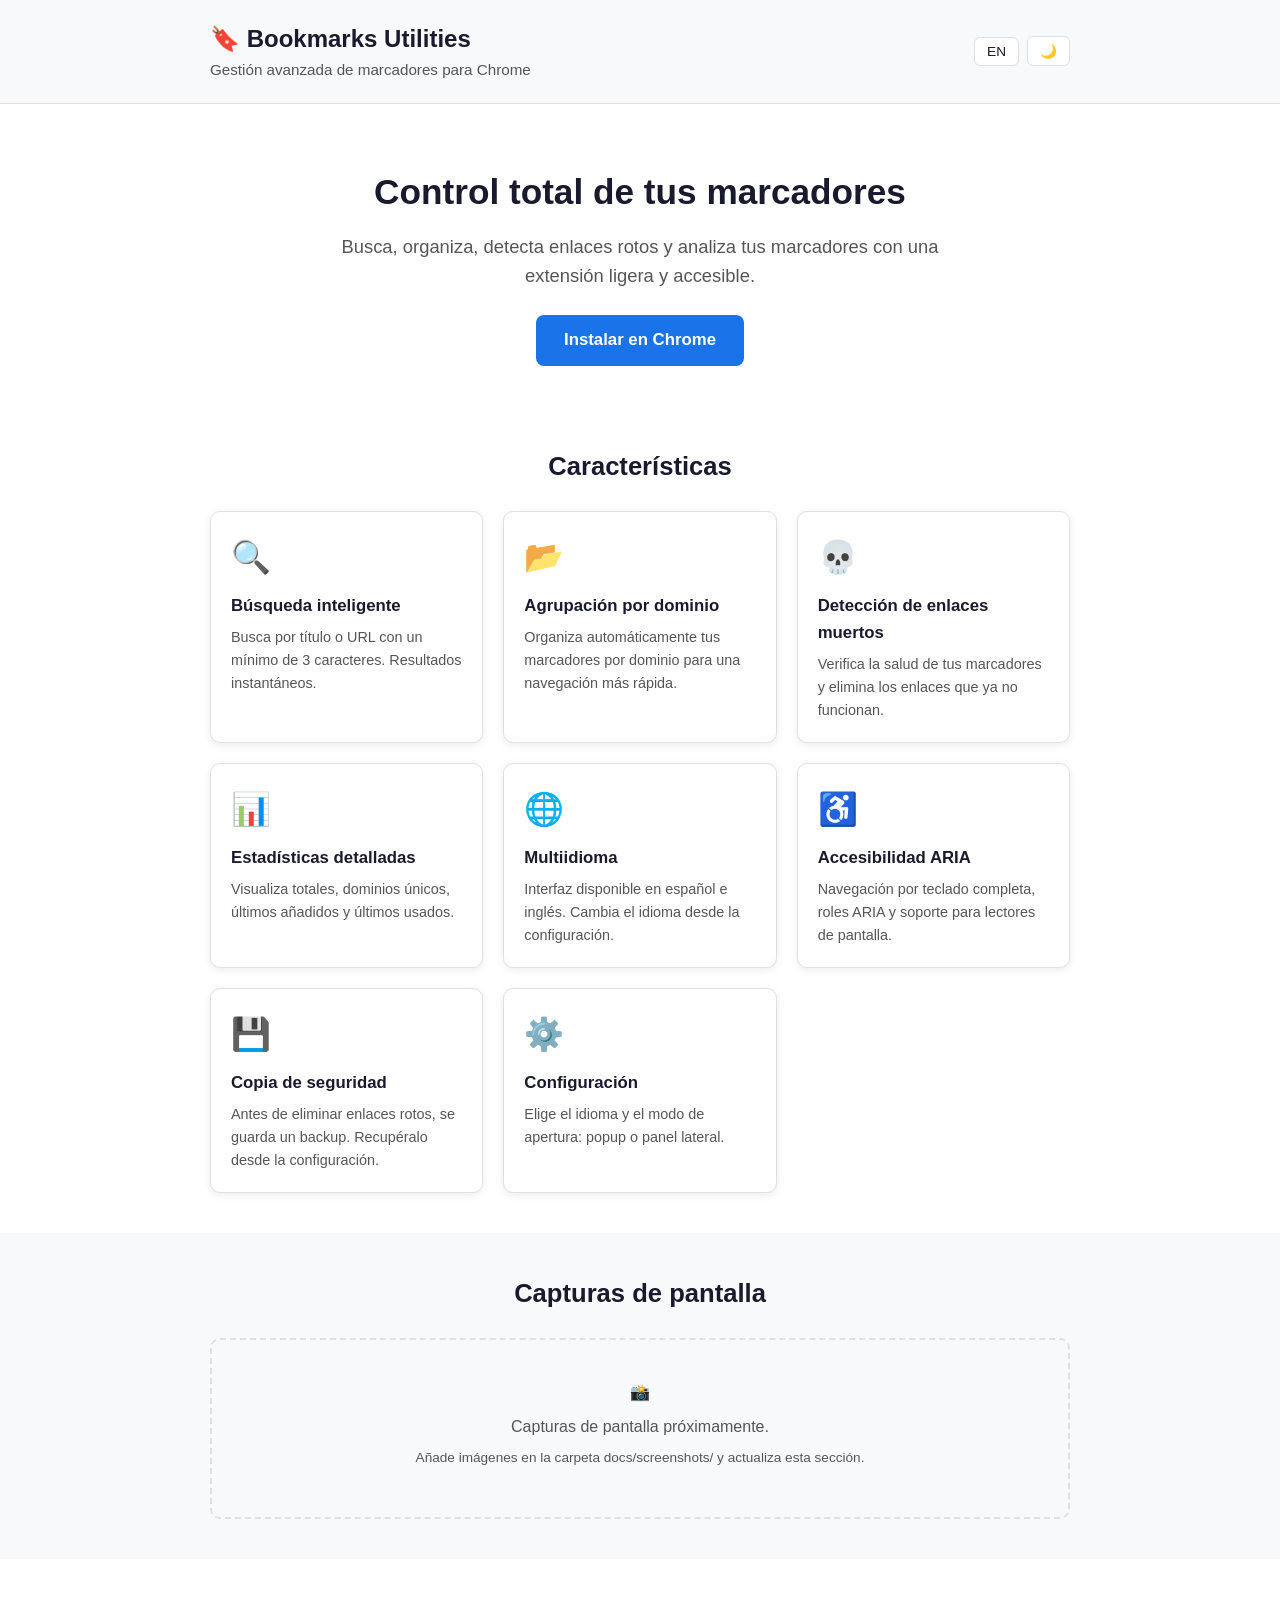
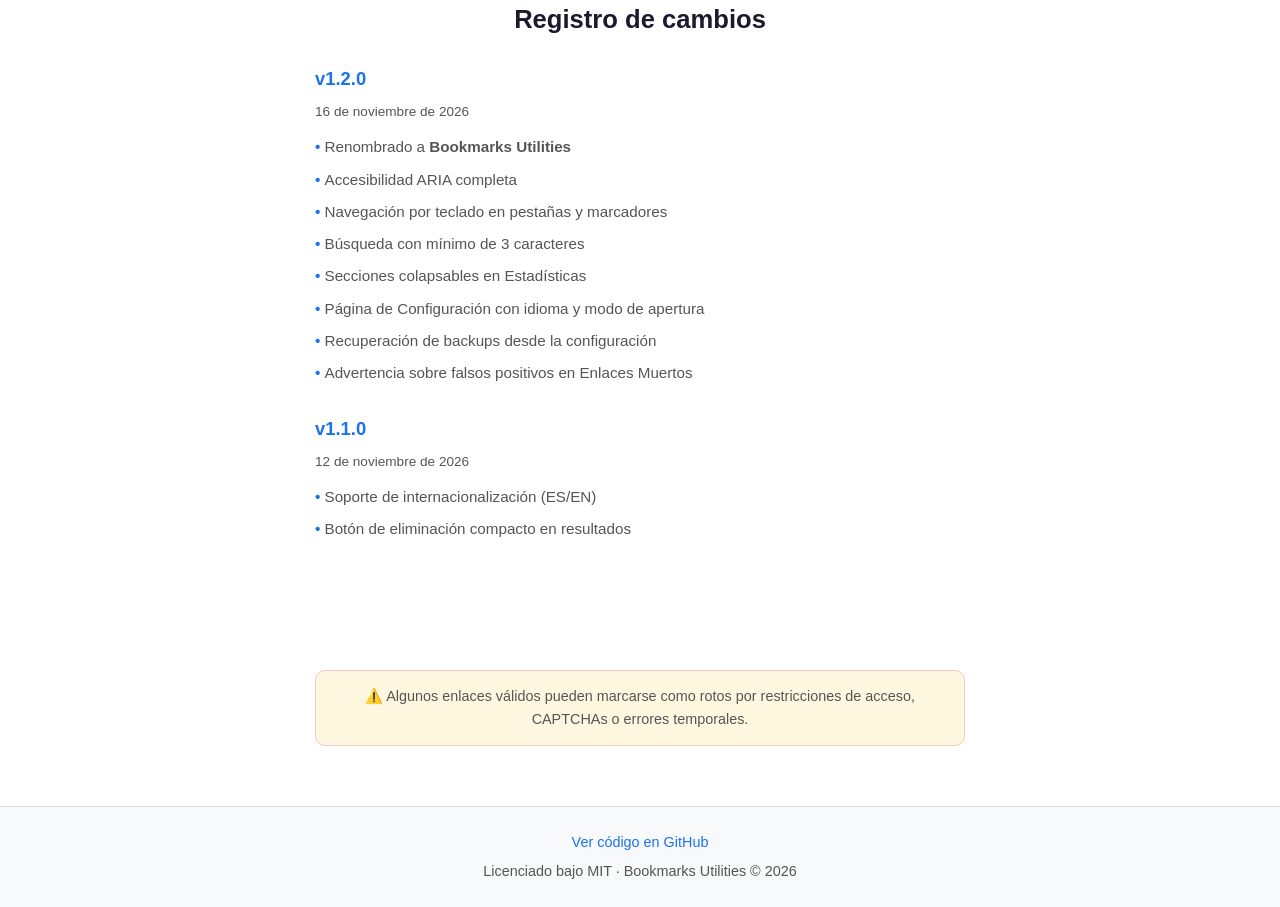
==== docs/index.html @ 7ca47cca "Add GitHub Pages landing page for Bookmarks Utilities - Created docs/index.html with full-featured l" ====
<!DOCTYPE html>
<html lang="es">
<head>
  <meta charset="UTF-8">
  <meta name="viewport" content="width=device-width, initial-scale=1.0">
  <title>Bookmarks Utilities - Gestión avanzada de marcadores para Chrome</title>
  <meta name="description" content="Extensión Chrome para gestión avanzada de marcadores: búsqueda inteligente, agrupación por dominio, detección de enlaces muertos, estadísticas y más.">
  <meta property="og:title" content="Bookmarks Utilities">
  <meta property="og:description" content="Gestión avanzada de marcadores para Chrome con búsqueda inteligente, agrupación por dominio y detección de enlaces muertos.">
  <meta property="og:type" content="website">
  <style>
    /* ===== Custom Properties ===== */
    :root {
      --color-bg: #ffffff;
      --color-bg-alt: #f8f9fa;
      --color-text: #1a1a2e;
      --color-text-muted: #555555;
      --color-primary: #1a73e8;
      --color-primary-hover: #1557b0;
      --color-border: #e0e0e0;
      --color-card-bg: #ffffff;
      --color-card-shadow: rgba(0, 0, 0, 0.08);
      --color-accent: #fef7e0;
      --color-accent-border: #f4c7c3;
      --max-width: 900px;
      --radius: 10px;
      --font: -apple-system, BlinkMacSystemFont, 'Segoe UI', Roboto, Oxygen, Ubuntu, Cantarell, sans-serif;
    }

    @media (prefers-color-scheme: dark) {
      :root {
        --color-bg: #1a1a2e;
        --color-bg-alt: #16213e;
        --color-text: #e0e0e0;
        --color-text-muted: #a0a0a0;
        --color-primary: #4a9eff;
        --color-primary-hover: #1a73e8;
        --color-border: #2a2a4a;
        --color-card-bg: #16213e;
        --color-card-shadow: rgba(0, 0, 0, 0.3);
        --color-accent: #2a2a1a;
        --color-accent-border: #3a2a2a;
      }
    }

    /* Force dark mode when data-theme="dark" */
    [data-theme="dark"] {
      --color-bg: #1a1a2e;
      --color-bg-alt: #16213e;
      --color-text: #e0e0e0;
      --color-text-muted: #a0a0a0;
      --color-primary: #4a9eff;
      --color-primary-hover: #1a73e8;
      --color-border: #2a2a4a;
      --color-card-bg: #16213e;
      --color-card-shadow: rgba(0, 0, 0, 0.3);
      --color-accent: #2a2a1a;
      --color-accent-border: #3a2a2a;
    }

    /* Force light mode when data-theme="light" */
    [data-theme="light"] {
      --color-bg: #ffffff;
      --color-bg-alt: #f8f9fa;
      --color-text: #1a1a2e;
      --color-text-muted: #555555;
      --color-primary: #1a73e8;
      --color-primary-hover: #1557b0;
      --color-border: #e0e0e0;
      --color-card-bg: #ffffff;
      --color-card-shadow: rgba(0, 0, 0, 0.08);
      --color-accent: #fef7e0;
      --color-accent-border: #f4c7c3;
    }

    /* ===== Reset & Base ===== */
    *, *::before, *::after {
      box-sizing: border-box;
      margin: 0;
      padding: 0;
    }

    body {
      font-family: var(--font);
      background: var(--color-bg);
      color: var(--color-text);
      line-height: 1.6;
      transition: background 0.3s, color 0.3s;
    }

    a {
      color: var(--color-primary);
      text-decoration: none;
    }

    a:hover {
      text-decoration: underline;
    }

    /* ===== Layout ===== */
    .container {
      max-width: var(--max-width);
      margin: 0 auto;
      padding: 0 20px;
    }

    /* ===== Header ===== */
    header {
      background: var(--color-bg-alt);
      border-bottom: 1px solid var(--color-border);
      padding: 20px 0;
    }

    .header-inner {
      display: flex;
      align-items: center;
      justify-content: space-between;
      flex-wrap: wrap;
      gap: 12px;
    }

    .header-title h1 {
      font-size: 1.5rem;
      font-weight: 700;
    }

    .header-title p {
      color: var(--color-text-muted);
      font-size: 0.95rem;
    }

    .header-controls {
      display: flex;
      gap: 8px;
      align-items: center;
    }

    .header-controls button {
      background: var(--color-card-bg);
      border: 1px solid var(--color-border);
      border-radius: 6px;
      padding: 6px 12px;
      font-size: 0.85rem;
      cursor: pointer;
      color: var(--color-text);
      transition: background 0.2s, border-color 0.2s;
    }

    .header-controls button:hover {
      border-color: var(--color-primary);
    }

    .header-controls button:focus {
      outline: 2px solid var(--color-primary);
      outline-offset: 2px;
    }

    /* ===== Hero ===== */
    .hero {
      text-align: center;
      padding: 60px 20px 40px;
    }

    .hero h2 {
      font-size: 2.2rem;
      margin-bottom: 12px;
    }

    .hero p {
      font-size: 1.15rem;
      color: var(--color-text-muted);
      max-width: 600px;
      margin: 0 auto 24px;
    }

    .btn-install {
      display: inline-block;
      background: var(--color-primary);
      color: #ffffff !important;
      padding: 12px 28px;
      border-radius: 8px;
      font-size: 1.05rem;
      font-weight: 600;
      text-decoration: none !important;
      transition: background 0.2s, transform 0.1s;
    }

    .btn-install:hover {
      background: var(--color-primary-hover);
      transform: translateY(-1px);
      text-decoration: none !important;
    }

    .btn-install:focus {
      outline: 2px solid var(--color-primary);
      outline-offset: 2px;
    }

    /* ===== Sections ===== */
    section {
      padding: 40px 0;
    }

    section h2 {
      font-size: 1.6rem;
      margin-bottom: 24px;
      text-align: center;
    }

    /* ===== Features Grid ===== */
    .features-grid {
      display: grid;
      grid-template-columns: repeat(auto-fit, minmax(240px, 1fr));
      gap: 20px;
    }

    .feature-card {
      background: var(--color-card-bg);
      border: 1px solid var(--color-border);
      border-radius: var(--radius);
      padding: 20px;
      box-shadow: 0 2px 8px var(--color-card-shadow);
      transition: transform 0.2s, box-shadow 0.2s;
    }

    .feature-card:hover {
      transform: translateY(-2px);
      box-shadow: 0 4px 16px var(--color-card-shadow);
    }

    .feature-icon {
      font-size: 2rem;
      margin-bottom: 10px;
    }

    .feature-card h3 {
      font-size: 1.05rem;
      margin-bottom: 6px;
    }

    .feature-card p {
      font-size: 0.9rem;
      color: var(--color-text-muted);
    }

    /* ===== Screenshots ===== */
    .screenshots {
      background: var(--color-bg-alt);
    }

    .screenshots-placeholder {
      text-align: center;
      padding: 40px 20px;
      border: 2px dashed var(--color-border);
      border-radius: var(--radius);
      color: var(--color-text-muted);
    }

    .screenshots-placeholder p {
      margin-bottom: 8px;
    }

    .screenshots-grid {
      display: grid;
      grid-template-columns: repeat(auto-fit, minmax(280px, 1fr));
      gap: 16px;
      margin-top: 20px;
    }

    .screenshot-item {
      background: var(--color-card-bg);
      border: 1px solid var(--color-border);
      border-radius: var(--radius);
      overflow: hidden;
      box-shadow: 0 2px 8px var(--color-card-shadow);
    }

    .screenshot-item img {
      width: 100%;
      height: auto;
      display: block;
    }

    .screenshot-caption {
      padding: 10px 14px;
      font-size: 0.9rem;
      color: var(--color-text-muted);
    }

    /* ===== Changelog ===== */
    .changelog-list {
      max-width: 650px;
      margin: 0 auto;
    }

    .changelog-version {
      margin-bottom: 24px;
    }

    .changelog-version h3 {
      font-size: 1.15rem;
      margin-bottom: 8px;
      color: var(--color-primary);
    }

    .changelog-version .date {
      font-size: 0.85rem;
      color: var(--color-text-muted);
      margin-bottom: 8px;
    }

    .changelog-version ul {
      list-style: none;
      padding: 0;
    }

    .changelog-version li {
      padding: 4px 0;
      font-size: 0.95rem;
      color: var(--color-text-muted);
    }

    .changelog-version li::before {
      content: '• ';
      color: var(--color-primary);
      font-weight: bold;
    }

    /* ===== Warning box ===== */
    .warning-box {
      background: var(--color-accent);
      border: 1px solid var(--color-accent-border);
      border-radius: var(--radius);
      padding: 14px 18px;
      margin: 20px auto;
      max-width: 650px;
      font-size: 0.9rem;
      color: var(--color-text-muted);
      text-align: center;
    }

    /* ===== Footer ===== */
    footer {
      background: var(--color-bg-alt);
      border-top: 1px solid var(--color-border);
      padding: 24px 0;
      text-align: center;
      font-size: 0.9rem;
      color: var(--color-text-muted);
    }

    footer a {
      color: var(--color-primary);
    }

    footer p + p {
      margin-top: 6px;
    }

    /* ===== Responsive ===== */
    @media (max-width: 600px) {
      .hero h2 {
        font-size: 1.6rem;
      }

      .hero p {
        font-size: 1rem;
      }

      .header-inner {
        flex-direction: column;
        align-items: flex-start;
      }

      .features-grid {
        grid-template-columns: 1fr;
      }
    }
  </style>
</head>
<body>

  <!-- Header -->
  <header>
    <div class="container header-inner">
      <div class="header-title">
        <h1>🔖 Bookmarks Utilities</h1>
        <p data-i18n="header.tagline">Gestión avanzada de marcadores para Chrome</p>
      </div>
      <div class="header-controls">
        <button id="lang-toggle" aria-label="Cambiar idioma">EN</button>
        <button id="theme-toggle" aria-label="Cambiar tema">🌙</button>
      </div>
    </div>
  </header>

  <!-- Hero -->
  <section class="hero">
    <div class="container">
      <h2 data-i18n="hero.title">Control total de tus marcadores</h2>
      <p data-i18n="hero.description">Busca, organiza, detecta enlaces rotos y analiza tus marcadores con una extensión ligera y accesible.</p>
      <!-- TODO: Replace # with your Chrome Web Store URL -->
      <a href="#" class="btn-install" data-i18n="hero.install">Instalar en Chrome</a>
    </div>
  </section>

  <!-- Features -->
  <section id="features">
    <div class="container">
      <h2 data-i18n="features.title">Características</h2>
      <div class="features-grid">

        <div class="feature-card">
          <div class="feature-icon">🔍</div>
          <h3 data-i18n="features.search.title">Búsqueda inteligente</h3>
          <p data-i18n="features.search.description">Busca por título o URL con un mínimo de 3 caracteres. Resultados instantáneos.</p>
        </div>

        <div class="feature-card">
          <div class="feature-icon">📂</div>
          <h3 data-i18n="features.grouping.title">Agrupación por dominio</h3>
          <p data-i18n="features.grouping.description">Organiza automáticamente tus marcadores por dominio para una navegación más rápida.</p>
        </div>

        <div class="feature-card">
          <div class="feature-icon">💀</div>
          <h3 data-i18n="features.deadlinks.title">Detección de enlaces muertos</h3>
          <p data-i18n="features.deadlinks.description">Verifica la salud de tus marcadores y elimina los enlaces que ya no funcionan.</p>
        </div>

        <div class="feature-card">
          <div class="feature-icon">📊</div>
          <h3 data-i18n="features.stats.title">Estadísticas detalladas</h3>
          <p data-i18n="features.stats.description">Visualiza totales, dominios únicos, últimos añadidos y últimos usados.</p>
        </div>

        <div class="feature-card">
          <div class="feature-icon">🌐</div>
          <h3 data-i18n="features.lang.title">Multiidioma</h3>
          <p data-i18n="features.lang.description">Interfaz disponible en español e inglés. Cambia el idioma desde la configuración.</p>
        </div>

        <div class="feature-card">
          <div class="feature-icon">♿</div>
          <h3 data-i18n="features.a11y.title">Accesibilidad ARIA</h3>
          <p data-i18n="features.a11y.description">Navegación por teclado completa, roles ARIA y soporte para lectores de pantalla.</p>
        </div>

        <div class="feature-card">
          <div class="feature-icon">💾</div>
          <h3 data-i18n="features.backup.title">Copia de seguridad</h3>
          <p data-i18n="features.backup.description">Antes de eliminar enlaces rotos, se guarda un backup. Recupéralo desde la configuración.</p>
        </div>

        <div class="feature-card">
          <div class="feature-icon">⚙️</div>
          <h3 data-i18n="features.settings.title">Configuración</h3>
          <p data-i18n="features.settings.description">Elige el idioma y el modo de apertura: popup o panel lateral.</p>
        </div>

      </div>
    </div>
  </section>

  <!-- Screenshots -->
  <section id="screenshots" class="screenshots">
    <div class="container">
      <h2 data-i18n="screenshots.title">Capturas de pantalla</h2>
      <div class="screenshots-placeholder">
        <p>📸</p>
        <p data-i18n="screenshots.placeholder">Capturas de pantalla próximamente.</p>
        <p style="font-size: 0.85rem;" data-i18n="screenshots.hint">Añade imágenes en la carpeta <code>docs/screenshots/</code> y actualiza esta sección.</p>
      </div>
      <!-- Add screenshots here:
      <div class="screenshots-grid">
        <div class="screenshot-item">
          <img src="screenshots/search.png" alt="Búsqueda de marcadores">
          <div class="screenshot-caption">Búsqueda inteligente</div>
        </div>
        <div class="screenshot-item">
          <img src="screenshots/deadlinks.png" alt="Detección de enlaces muertos">
          <div class="screenshot-caption">Enlaces muertos</div>
        </div>
      </div>
      -->
    </div>
  </section>

  <!-- Changelog -->
  <section id="changelog">
    <div class="container">
      <h2 data-i18n="changelog.title">Registro de cambios</h2>
      <div class="changelog-list">

        <div class="changelog-version">
          <h3>v1.2.0</h3>
          <div class="date">16 de noviembre de 2026</div>
          <ul>
            <li data-i18n="changelog.v120.rename">Renombrado a <strong>Bookmarks Utilities</strong></li>
            <li data-i18n="changelog.v120.a11y">Accesibilidad ARIA completa</li>
            <li data-i18n="changelog.v120.keyboard">Navegación por teclado en pestañas y marcadores</li>
            <li data-i18n="changelog.v120.search">Búsqueda con mínimo de 3 caracteres</li>
            <li data-i18n="changelog.v120.collapsible">Secciones colapsables en Estadísticas</li>
            <li data-i18n="changelog.v120.settings">Página de Configuración con idioma y modo de apertura</li>
            <li data-i18n="changelog.v120.backup">Recuperación de backups desde la configuración</li>
            <li data-i18n="changelog.v120.warning">Advertencia sobre falsos positivos en Enlaces Muertos</li>
          </ul>
        </div>

        <div class="changelog-version">
          <h3>v1.1.0</h3>
          <div class="date">12 de noviembre de 2026</div>
          <ul>
            <li data-i18n="changelog.v110.i18n">Soporte de internacionalización (ES/EN)</li>
            <li data-i18n="changelog.v110.delete">Botón de eliminación compacto en resultados</li>
          </ul>
        </div>

      </div>
    </div>
  </section>

  <!-- Warning -->
  <section>
    <div class="container">
      <div class="warning-box">
        ⚠️ <span data-i18n="warning.text">Algunos enlaces válidos pueden marcarse como rotos por restricciones de acceso, CAPTCHAs o errores temporales.</span>
      </div>
    </div>
  </section>

  <!-- Footer -->
  <footer>
    <div class="container">
      <!-- TODO: Replace # with your GitHub repository URL -->
      <p><a href="#" data-i18n="footer.github">Ver código en GitHub</a></p>
      <p data-i18n="footer.license">Licenciado bajo MIT · Bookmarks Utilities © 2026</p>
    </div>
  </footer>

  <script>
    // ===== Translations =====
    const translations = {
      es: {
        'header.tagline': 'Gestión avanzada de marcadores para Chrome',
        'hero.title': 'Control total de tus marcadores',
        'hero.description': 'Busca, organiza, detecta enlaces rotos y analiza tus marcadores con una extensión ligera y accesible.',
        'hero.install': 'Instalar en Chrome',
        'features.title': 'Características',
        'features.search.title': 'Búsqueda inteligente',
        'features.search.description': 'Busca por título o URL con un mínimo de 3 caracteres. Resultados instantáneos.',
        'features.grouping.title': 'Agrupación por dominio',
        'features.grouping.description': 'Organiza automáticamente tus marcadores por dominio para una navegación más rápida.',
        'features.deadlinks.title': 'Detección de enlaces muertos',
        'features.deadlinks.description': 'Verifica la salud de tus marcadores y elimina los enlaces que ya no funcionan.',
        'features.stats.title': 'Estadísticas detalladas',
        'features.stats.description': 'Visualiza totales, dominios únicos, últimos añadidos y últimos usados.',
        'features.lang.title': 'Multiidioma',
        'features.lang.description': 'Interfaz disponible en español e inglés. Cambia el idioma desde la configuración.',
        'features.a11y.title': 'Accesibilidad ARIA',
        'features.a11y.description': 'Navegación por teclado completa, roles ARIA y soporte para lectores de pantalla.',
        'features.backup.title': 'Copia de seguridad',
        'features.backup.description': 'Antes de eliminar enlaces rotos, se guarda un backup. Recupéralo desde la configuración.',
        'features.settings.title': 'Configuración',
        'features.settings.description': 'Elige el idioma y el modo de apertura: popup o panel lateral.',
        'screenshots.title': 'Capturas de pantalla',
        'screenshots.placeholder': 'Capturas de pantalla próximamente.',
        'screenshots.hint': 'Añade imágenes en la carpeta docs/screenshots/ y actualiza esta sección.',
        'changelog.title': 'Registro de cambios',
        'changelog.v120.rename': 'Renombrado a <strong>Bookmarks Utilities</strong>',
        'changelog.v120.a11y': 'Accesibilidad ARIA completa',
        'changelog.v120.keyboard': 'Navegación por teclado en pestañas y marcadores',
        'changelog.v120.search': 'Búsqueda con mínimo de 3 caracteres',
        'changelog.v120.collapsible': 'Secciones colapsables en Estadísticas',
        'changelog.v120.settings': 'Página de Configuración con idioma y modo de apertura',
        'changelog.v120.backup': 'Recuperación de backups desde la configuración',
        'changelog.v120.warning': 'Advertencia sobre falsos positivos en Enlaces Muertos',
        'changelog.v110.i18n': 'Soporte de internacionalización (ES/EN)',
        'changelog.v110.delete': 'Botón de eliminación compacto en resultados',
        'warning.text': 'Algunos enlaces válidos pueden marcarse como rotos por restricciones de acceso, CAPTCHAs o errores temporales.',
        'footer.github': 'Ver código en GitHub',
        'footer.license': 'Licenciado bajo MIT · Bookmarks Utilities © 2026'
      },
      en: {
        'header.tagline': 'Advanced bookmark management for Chrome',
        'hero.title': 'Total control of your bookmarks',
        'hero.description': 'Search, organize, detect broken links and analyze your bookmarks with a lightweight and accessible extension.',
        'hero.install': 'Install on Chrome',
        'features.title': 'Features',
        'features.search.title': 'Smart Search',
        'features.search.description': 'Search by title or URL with a minimum of 3 characters. Instant results.',
        'features.grouping.title': 'Domain Grouping',
        'features.grouping.description': 'Automatically organize your bookmarks by domain for faster navigation.',
        'features.deadlinks.title': 'Dead Link Detection',
        'features.deadlinks.description': 'Check the health of your bookmarks and remove links that no longer work.',
        'features.stats.title': 'Detailed Statistics',
        'features.stats.description': 'View totals, unique domains, recently added and recently used bookmarks.',
        'features.lang.title': 'Multi-language',
        'features.lang.description': 'Interface available in Spanish and English. Change language from settings.',
        'features.a11y.title': 'ARIA Accessibility',
        'features.a11y.description': 'Full keyboard navigation, ARIA roles and screen reader support.',
        'features.backup.title': 'Backup & Recovery',
        'features.backup.description': 'Before deleting broken links, a backup is saved. Restore it from settings.',
        'features.settings.title': 'Settings',
        'features.settings.description': 'Choose language and open mode: popup or side panel.',
        'screenshots.title': 'Screenshots',
        'screenshots.placeholder': 'Screenshots coming soon.',
        'screenshots.hint': 'Add images in the docs/screenshots/ folder and update this section.',
        'changelog.title': 'Changelog',
        'changelog.v120.rename': 'Renamed to <strong>Bookmarks Utilities</strong>',
        'changelog.v120.a11y': 'Full ARIA accessibility',
        'changelog.v120.keyboard': 'Keyboard navigation in tabs and bookmarks',
        'changelog.v120.search': 'Search with minimum 3 characters',
        'changelog.v120.collapsible': 'Collapsible sections in Statistics',
        'changelog.v120.settings': 'Settings page with language and open mode',
        'changelog.v120.backup': 'Backup recovery from settings',
        'changelog.v120.warning': 'Warning about false positives in Dead Links',
        'changelog.v110.i18n': 'Internationalization support (ES/EN)',
        'changelog.v110.delete': 'Compact delete button in results',
        'warning.text': 'Some valid links may be marked as broken due to access restrictions, CAPTCHAs or temporary errors.',
        'footer.github': 'View code on GitHub',
        'footer.license': 'Licensed under MIT · Bookmarks Utilities © 2026'
      }
    };

    let currentLang = localStorage.getItem('bookmarks-utils-lang') || 'es';

    function applyTranslations() {
      const t = translations[currentLang];
      document.querySelectorAll('[data-i18n]').forEach(el => {
        const key = el.getAttribute('data-i18n');
        if (t[key]) {
          el.innerHTML = t[key];
        }
      });
      document.documentElement.lang = currentLang;
      document.getElementById('lang-toggle').textContent = currentLang === 'es' ? 'EN' : 'ES';
    }

    // Language toggle
    document.getElementById('lang-toggle').addEventListener('click', () => {
      currentLang = currentLang === 'es' ? 'en' : 'es';
      localStorage.setItem('bookmarks-utils-lang', currentLang);
      applyTranslations();
    });

    // Theme toggle
    const themeToggle = document.getElementById('theme-toggle');
    let currentTheme = localStorage.getItem('bookmarks-utils-theme') || 'auto';

    function applyTheme() {
      if (currentTheme === 'auto') {
        document.documentElement.removeAttribute('data-theme');
        themeToggle.textContent = '🌙';
      } else if (currentTheme === 'dark') {
        document.documentElement.setAttribute('data-theme', 'dark');
        themeToggle.textContent = '☀️';
      } else {
        document.documentElement.setAttribute('data-theme', 'light');
        themeToggle.textContent = '🌙';
      }
    }

    themeToggle.addEventListener('click', () => {
      if (currentTheme === 'auto') {
        // Detect current system preference and lock to it
        const prefersDark = window.matchMedia('(prefers-color-scheme: dark)').matches;
        currentTheme = prefersDark ? 'dark' : 'light';
      } else if (currentTheme === 'dark') {
        currentTheme = 'light';
      } else {
        currentTheme = 'auto';
      }
      localStorage.setItem('bookmarks-utils-theme', currentTheme);
      applyTheme();
    });

    // Initialize
    applyTheme();
    applyTranslations();
  </script>

</body>
</html>
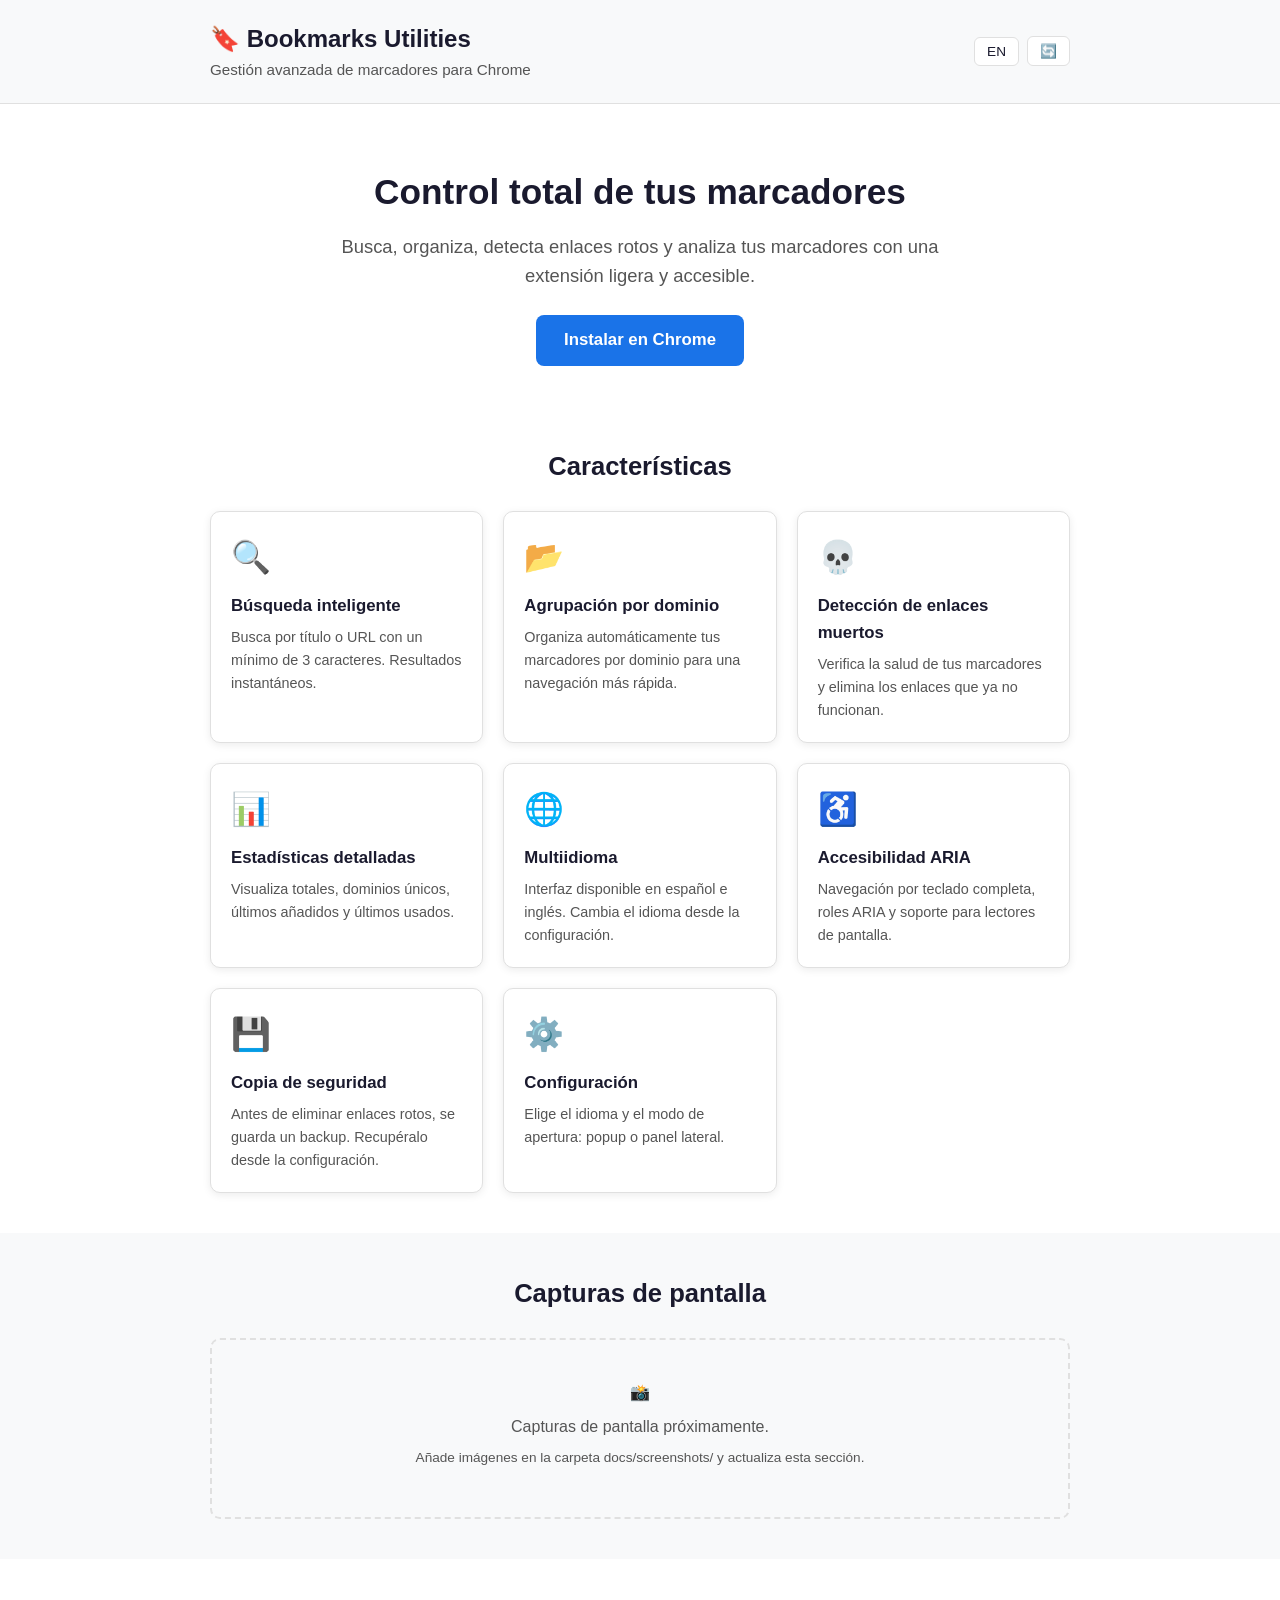
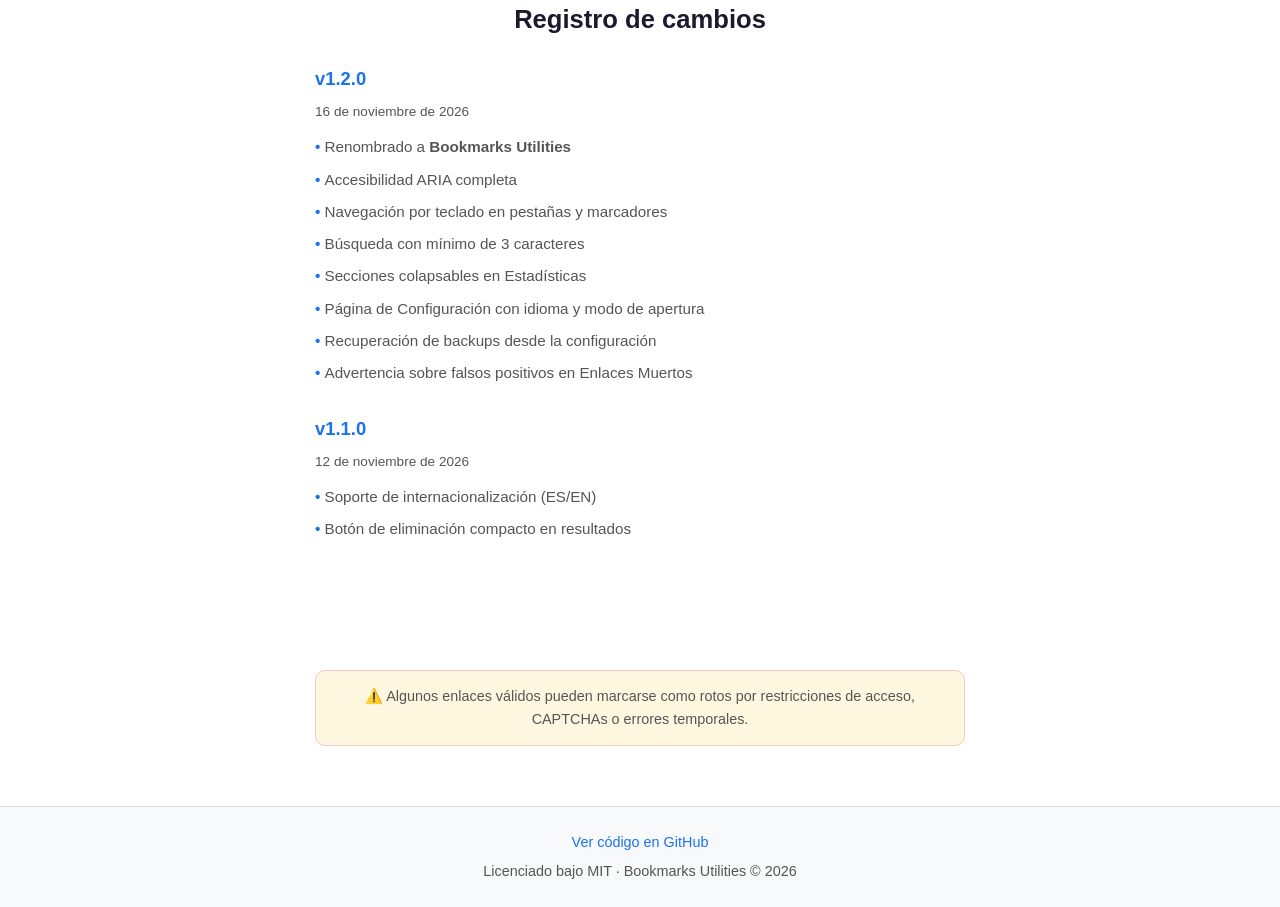
==== commit e20fa7d7: "Fix theme toggle cycle on GitHub Pages landing page - Change cycle to light → dark → auto → light fo" ====
--- a/docs/index.html
+++ b/docs/index.html
@@ -3,6 +3,7 @@
 <head>
   <meta charset="UTF-8">
   <meta name="viewport" content="width=device-width, initial-scale=1.0">
+  <link rel="icon" href="favicon.svg" type="image/svg+xml">
   <title>Bookmarks Utilities - Gestión avanzada de marcadores para Chrome</title>
   <meta name="description" content="Extensión Chrome para gestión avanzada de marcadores: búsqueda inteligente, agrupación por dominio, detección de enlaces muertos, estadísticas y más.">
   <meta property="og:title" content="Bookmarks Utilities">
@@ -539,145 +540,193 @@
   </footer>
 
   <script>
-    // ===== Translations =====
-    const translations = {
-      es: {
-        'header.tagline': 'Gestión avanzada de marcadores para Chrome',
-        'hero.title': 'Control total de tus marcadores',
-        'hero.description': 'Busca, organiza, detecta enlaces rotos y analiza tus marcadores con una extensión ligera y accesible.',
-        'hero.install': 'Instalar en Chrome',
-        'features.title': 'Características',
-        'features.search.title': 'Búsqueda inteligente',
-        'features.search.description': 'Busca por título o URL con un mínimo de 3 caracteres. Resultados instantáneos.',
-        'features.grouping.title': 'Agrupación por dominio',
-        'features.grouping.description': 'Organiza automáticamente tus marcadores por dominio para una navegación más rápida.',
-        'features.deadlinks.title': 'Detección de enlaces muertos',
-        'features.deadlinks.description': 'Verifica la salud de tus marcadores y elimina los enlaces que ya no funcionan.',
-        'features.stats.title': 'Estadísticas detalladas',
-        'features.stats.description': 'Visualiza totales, dominios únicos, últimos añadidos y últimos usados.',
-        'features.lang.title': 'Multiidioma',
-        'features.lang.description': 'Interfaz disponible en español e inglés. Cambia el idioma desde la configuración.',
-        'features.a11y.title': 'Accesibilidad ARIA',
-        'features.a11y.description': 'Navegación por teclado completa, roles ARIA y soporte para lectores de pantalla.',
-        'features.backup.title': 'Copia de seguridad',
-        'features.backup.description': 'Antes de eliminar enlaces rotos, se guarda un backup. Recupéralo desde la configuración.',
-        'features.settings.title': 'Configuración',
-        'features.settings.description': 'Elige el idioma y el modo de apertura: popup o panel lateral.',
-        'screenshots.title': 'Capturas de pantalla',
-        'screenshots.placeholder': 'Capturas de pantalla próximamente.',
-        'screenshots.hint': 'Añade imágenes en la carpeta docs/screenshots/ y actualiza esta sección.',
-        'changelog.title': 'Registro de cambios',
-        'changelog.v120.rename': 'Renombrado a <strong>Bookmarks Utilities</strong>',
-        'changelog.v120.a11y': 'Accesibilidad ARIA completa',
-        'changelog.v120.keyboard': 'Navegación por teclado en pestañas y marcadores',
-        'changelog.v120.search': 'Búsqueda con mínimo de 3 caracteres',
-        'changelog.v120.collapsible': 'Secciones colapsables en Estadísticas',
-        'changelog.v120.settings': 'Página de Configuración con idioma y modo de apertura',
-        'changelog.v120.backup': 'Recuperación de backups desde la configuración',
-        'changelog.v120.warning': 'Advertencia sobre falsos positivos en Enlaces Muertos',
-        'changelog.v110.i18n': 'Soporte de internacionalización (ES/EN)',
-        'changelog.v110.delete': 'Botón de eliminación compacto en resultados',
-        'warning.text': 'Algunos enlaces válidos pueden marcarse como rotos por restricciones de acceso, CAPTCHAs o errores temporales.',
-        'footer.github': 'Ver código en GitHub',
-        'footer.license': 'Licenciado bajo MIT · Bookmarks Utilities © 2026'
-      },
-      en: {
-        'header.tagline': 'Advanced bookmark management for Chrome',
-        'hero.title': 'Total control of your bookmarks',
-        'hero.description': 'Search, organize, detect broken links and analyze your bookmarks with a lightweight and accessible extension.',
-        'hero.install': 'Install on Chrome',
-        'features.title': 'Features',
-        'features.search.title': 'Smart Search',
-        'features.search.description': 'Search by title or URL with a minimum of 3 characters. Instant results.',
-        'features.grouping.title': 'Domain Grouping',
-        'features.grouping.description': 'Automatically organize your bookmarks by domain for faster navigation.',
-        'features.deadlinks.title': 'Dead Link Detection',
-        'features.deadlinks.description': 'Check the health of your bookmarks and remove links that no longer work.',
-        'features.stats.title': 'Detailed Statistics',
-        'features.stats.description': 'View totals, unique domains, recently added and recently used bookmarks.',
-        'features.lang.title': 'Multi-language',
-        'features.lang.description': 'Interface available in Spanish and English. Change language from settings.',
-        'features.a11y.title': 'ARIA Accessibility',
-        'features.a11y.description': 'Full keyboard navigation, ARIA roles and screen reader support.',
-        'features.backup.title': 'Backup & Recovery',
-        'features.backup.description': 'Before deleting broken links, a backup is saved. Restore it from settings.',
-        'features.settings.title': 'Settings',
-        'features.settings.description': 'Choose language and open mode: popup or side panel.',
-        'screenshots.title': 'Screenshots',
-        'screenshots.placeholder': 'Screenshots coming soon.',
-        'screenshots.hint': 'Add images in the docs/screenshots/ folder and update this section.',
-        'changelog.title': 'Changelog',
-        'changelog.v120.rename': 'Renamed to <strong>Bookmarks Utilities</strong>',
-        'changelog.v120.a11y': 'Full ARIA accessibility',
-        'changelog.v120.keyboard': 'Keyboard navigation in tabs and bookmarks',
-        'changelog.v120.search': 'Search with minimum 3 characters',
-        'changelog.v120.collapsible': 'Collapsible sections in Statistics',
-        'changelog.v120.settings': 'Settings page with language and open mode',
-        'changelog.v120.backup': 'Backup recovery from settings',
-        'changelog.v120.warning': 'Warning about false positives in Dead Links',
-        'changelog.v110.i18n': 'Internationalization support (ES/EN)',
-        'changelog.v110.delete': 'Compact delete button in results',
-        'warning.text': 'Some valid links may be marked as broken due to access restrictions, CAPTCHAs or temporary errors.',
-        'footer.github': 'View code on GitHub',
-        'footer.license': 'Licensed under MIT · Bookmarks Utilities © 2026'
-      }
-    };
-
-    let currentLang = localStorage.getItem('bookmarks-utils-lang') || 'es';
-
-    function applyTranslations() {
-      const t = translations[currentLang];
-      document.querySelectorAll('[data-i18n]').forEach(el => {
-        const key = el.getAttribute('data-i18n');
-        if (t[key]) {
-          el.innerHTML = t[key];
+    (function() {
+      // ===== Translations =====
+      const translations = {
+        es: {
+          'header.tagline': 'Gestión avanzada de marcadores para Chrome',
+          'hero.title': 'Control total de tus marcadores',
+          'hero.description': 'Busca, organiza, detecta enlaces rotos y analiza tus marcadores con una extensión ligera y accesible.',
+          'hero.install': 'Instalar en Chrome',
+          'features.title': 'Características',
+          'features.search.title': 'Búsqueda inteligente',
+          'features.search.description': 'Busca por título o URL con un mínimo de 3 caracteres. Resultados instantáneos.',
+          'features.grouping.title': 'Agrupación por dominio',
+          'features.grouping.description': 'Organiza automáticamente tus marcadores por dominio para una navegación más rápida.',
+          'features.deadlinks.title': 'Detección de enlaces muertos',
+          'features.deadlinks.description': 'Verifica la salud de tus marcadores y elimina los enlaces que ya no funcionan.',
+          'features.stats.title': 'Estadísticas detalladas',
+          'features.stats.description': 'Visualiza totales, dominios únicos, últimos añadidos y últimos usados.',
+          'features.lang.title': 'Multiidioma',
+          'features.lang.description': 'Interfaz disponible en español e inglés. Cambia el idioma desde la configuración.',
+          'features.a11y.title': 'Accesibilidad ARIA',
+          'features.a11y.description': 'Navegación por teclado completa, roles ARIA y soporte para lectores de pantalla.',
+          'features.backup.title': 'Copia de seguridad',
+          'features.backup.description': 'Antes de eliminar enlaces rotos, se guarda un backup. Recupéralo desde la configuración.',
+          'features.settings.title': 'Configuración',
+          'features.settings.description': 'Elige el idioma y el modo de apertura: popup o panel lateral.',
+          'screenshots.title': 'Capturas de pantalla',
+          'screenshots.placeholder': 'Capturas de pantalla próximamente.',
+          'screenshots.hint': 'Añade imágenes en la carpeta docs/screenshots/ y actualiza esta sección.',
+          'changelog.title': 'Registro de cambios',
+          'changelog.v120.rename': 'Renombrado a <strong>Bookmarks Utilities</strong>',
+          'changelog.v120.a11y': 'Accesibilidad ARIA completa',
+          'changelog.v120.keyboard': 'Navegación por teclado en pestañas y marcadores',
+          'changelog.v120.search': 'Búsqueda con mínimo de 3 caracteres',
+          'changelog.v120.collapsible': 'Secciones colapsables en Estadísticas',
+          'changelog.v120.settings': 'Página de Configuración con idioma y modo de apertura',
+          'changelog.v120.backup': 'Recuperación de backups desde la configuración',
+          'changelog.v120.warning': 'Advertencia sobre falsos positivos en Enlaces Muertos',
+          'changelog.v110.i18n': 'Soporte de internacionalización (ES/EN)',
+          'changelog.v110.delete': 'Botón de eliminación compacto en resultados',
+          'warning.text': 'Algunos enlaces válidos pueden marcarse como rotos por restricciones de acceso, CAPTCHAs o errores temporales.',
+          'footer.github': 'Ver código en GitHub',
+          'footer.license': 'Licenciado bajo MIT · Bookmarks Utilities © 2026'
+        },
+        en: {
+          'header.tagline': 'Advanced bookmark management for Chrome',
+          'hero.title': 'Total control of your bookmarks',
+          'hero.description': 'Search, organize, detect broken links and analyze your bookmarks with a lightweight and accessible extension.',
+          'hero.install': 'Install on Chrome',
+          'features.title': 'Features',
+          'features.search.title': 'Smart Search',
+          'features.search.description': 'Search by title or URL with a minimum of 3 characters. Instant results.',
+          'features.grouping.title': 'Domain Grouping',
+          'features.grouping.description': 'Automatically organize your bookmarks by domain for faster navigation.',
+          'features.deadlinks.title': 'Dead Link Detection',
+          'features.deadlinks.description': 'Check the health of your bookmarks and remove links that no longer work.',
+          'features.stats.title': 'Detailed Statistics',
+          'features.stats.description': 'View totals, unique domains, recently added and recently used bookmarks.',
+          'features.lang.title': 'Multi-language',
+          'features.lang.description': 'Interface available in Spanish and English. Change language from settings.',
+          'features.a11y.title': 'ARIA Accessibility',
+          'features.a11y.description': 'Full keyboard navigation, ARIA roles and screen reader support.',
+          'features.backup.title': 'Backup & Recovery',
+          'features.backup.description': 'Before deleting broken links, a backup is saved. Restore it from settings.',
+          'features.settings.title': 'Settings',
+          'features.settings.description': 'Choose language and open mode: popup or side panel.',
+          'screenshots.title': 'Screenshots',
+          'screenshots.placeholder': 'Screenshots coming soon.',
+          'screenshots.hint': 'Add images in the docs/screenshots/ folder and update this section.',
+          'changelog.title': 'Changelog',
+          'changelog.v120.rename': 'Renamed to <strong>Bookmarks Utilities</strong>',
+          'changelog.v120.a11y': 'Full ARIA accessibility',
+          'changelog.v120.keyboard': 'Keyboard navigation in tabs and bookmarks',
+          'changelog.v120.search': 'Search with minimum 3 characters',
+          'changelog.v120.collapsible': 'Collapsible sections in Statistics',
+          'changelog.v120.settings': 'Settings page with language and open mode',
+          'changelog.v120.backup': 'Backup recovery from settings',
+          'changelog.v120.warning': 'Warning about false positives in Dead Links',
+          'changelog.v110.i18n': 'Internationalization support (ES/EN)',
+          'changelog.v110.delete': 'Compact delete button in results',
+          'warning.text': 'Some valid links may be marked as broken due to access restrictions, CAPTCHAs or temporary errors.',
+          'footer.github': 'View code on GitHub',
+          'footer.license': 'Licensed under MIT · Bookmarks Utilities © 2026'
         }
-      });
-      document.documentElement.lang = currentLang;
-      document.getElementById('lang-toggle').textContent = currentLang === 'es' ? 'EN' : 'ES';
-    }
-
-    // Language toggle
-    document.getElementById('lang-toggle').addEventListener('click', () => {
-      currentLang = currentLang === 'es' ? 'en' : 'es';
-      localStorage.setItem('bookmarks-utils-lang', currentLang);
-      applyTranslations();
-    });
-
-    // Theme toggle
-    const themeToggle = document.getElementById('theme-toggle');
-    let currentTheme = localStorage.getItem('bookmarks-utils-theme') || 'auto';
-
-    function applyTheme() {
-      if (currentTheme === 'auto') {
-        document.documentElement.removeAttribute('data-theme');
-        themeToggle.textContent = '🌙';
-      } else if (currentTheme === 'dark') {
-        document.documentElement.setAttribute('data-theme', 'dark');
-        themeToggle.textContent = '☀️';
+      };
+
+      let currentLang = localStorage.getItem('bookmarks-utils-lang') || 'es';
+
+      function applyTranslations() {
+        const t = translations[currentLang];
+        document.querySelectorAll('[data-i18n]').forEach(el => {
+          const key = el.getAttribute('data-i18n');
+          if (t[key]) {
+            el.innerHTML = t[key];
+          }
+        });
+        document.documentElement.lang = currentLang;
+        const langToggle = document.getElementById('lang-toggle');
+        if (langToggle) langToggle.textContent = currentLang === 'es' ? 'EN' : 'ES';
+      }
+
+      // Theme toggle - cycle: light → dark → auto → light
+      const validThemes = ['auto', 'dark', 'light'];
+      let storedTheme = localStorage.getItem('bookmarks-utils-theme');
+      if (!storedTheme || !validThemes.includes(storedTheme)) {
+        storedTheme = 'auto';
+        localStorage.removeItem('bookmarks-utils-theme');
+      }
+      let currentTheme = storedTheme;
+
+      function applyTheme() {
+        const themeToggle = document.getElementById('theme-toggle');
+        if (currentTheme === 'auto') {
+          document.documentElement.removeAttribute('data-theme');
+          if (themeToggle) themeToggle.textContent = '🔄';
+        } else if (currentTheme === 'dark') {
+          document.documentElement.setAttribute('data-theme', 'dark');
+          if (themeToggle) themeToggle.textContent = '☀️';
+        } else {
+          document.documentElement.setAttribute('data-theme', 'light');
+          if (themeToggle) themeToggle.textContent = '🌙';
+        }
+      }
+
+      // Wait for DOM to be ready
+      if (document.readyState === 'loading') {
+        document.addEventListener('DOMContentLoaded', function() {
+          // Language toggle
+          const langToggle = document.getElementById('lang-toggle');
+          if (langToggle) {
+            langToggle.addEventListener('click', () => {
+              currentLang = currentLang === 'es' ? 'en' : 'es';
+              localStorage.setItem('bookmarks-utils-lang', currentLang);
+              applyTranslations();
+            });
+          }
+
+          // Theme toggle - cycle: light → dark → auto → light
+          const themeToggle = document.getElementById('theme-toggle');
+          if (themeToggle) {
+            themeToggle.addEventListener('click', () => {
+              if (currentTheme === 'light') {
+                currentTheme = 'dark';
+              } else if (currentTheme === 'dark') {
+                currentTheme = 'auto';
+              } else {
+                currentTheme = 'light';
+              }
+              localStorage.setItem('bookmarks-utils-theme', currentTheme);
+              applyTheme();
+            });
+          }
+
+          // Initialize
+          applyTheme();
+          applyTranslations();
+        });
       } else {
-        document.documentElement.setAttribute('data-theme', 'light');
-        themeToggle.textContent = '🌙';
-      }
-    }
-
-    themeToggle.addEventListener('click', () => {
-      if (currentTheme === 'auto') {
-        // Detect current system preference and lock to it
-        const prefersDark = window.matchMedia('(prefers-color-scheme: dark)').matches;
-        currentTheme = prefersDark ? 'dark' : 'light';
-      } else if (currentTheme === 'dark') {
-        currentTheme = 'light';
-      } else {
-        currentTheme = 'auto';
-      }
-      localStorage.setItem('bookmarks-utils-theme', currentTheme);
-      applyTheme();
-    });
-
-    // Initialize
-    applyTheme();
-    applyTranslations();
+        // DOM already ready
+        const langToggle = document.getElementById('lang-toggle');
+        if (langToggle) {
+          langToggle.addEventListener('click', () => {
+            currentLang = currentLang === 'es' ? 'en' : 'es';
+            localStorage.setItem('bookmarks-utils-lang', currentLang);
+            applyTranslations();
+          });
+        }
+
+        // Theme toggle - cycle: light → dark → auto → light
+        const themeToggle = document.getElementById('theme-toggle');
+        if (themeToggle) {
+          themeToggle.addEventListener('click', () => {
+            if (currentTheme === 'light') {
+              currentTheme = 'dark';
+            } else if (currentTheme === 'dark') {
+              currentTheme = 'auto';
+            } else {
+              currentTheme = 'light';
+            }
+            localStorage.setItem('bookmarks-utils-theme', currentTheme);
+            applyTheme();
+          });
+        }
+
+        applyTheme();
+        applyTranslations();
+      }
+    })();
   </script>
 
 </body>
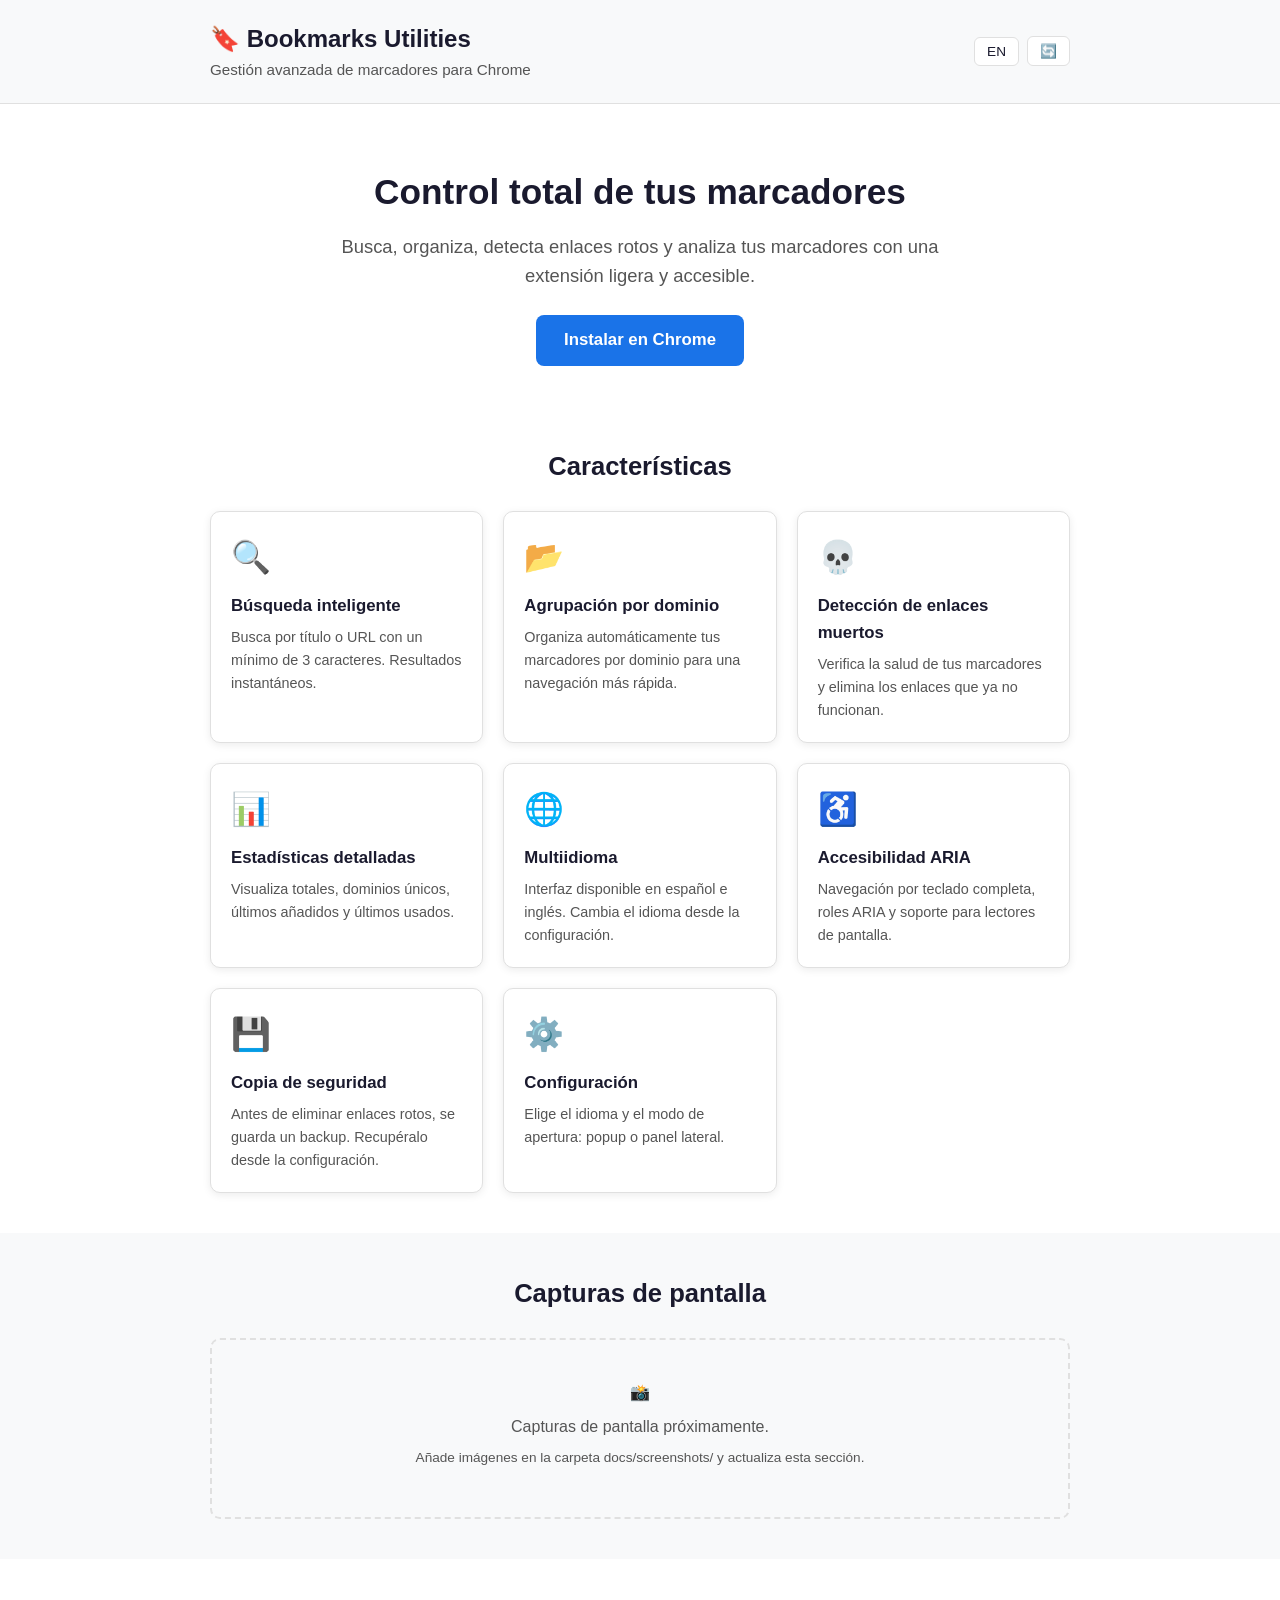
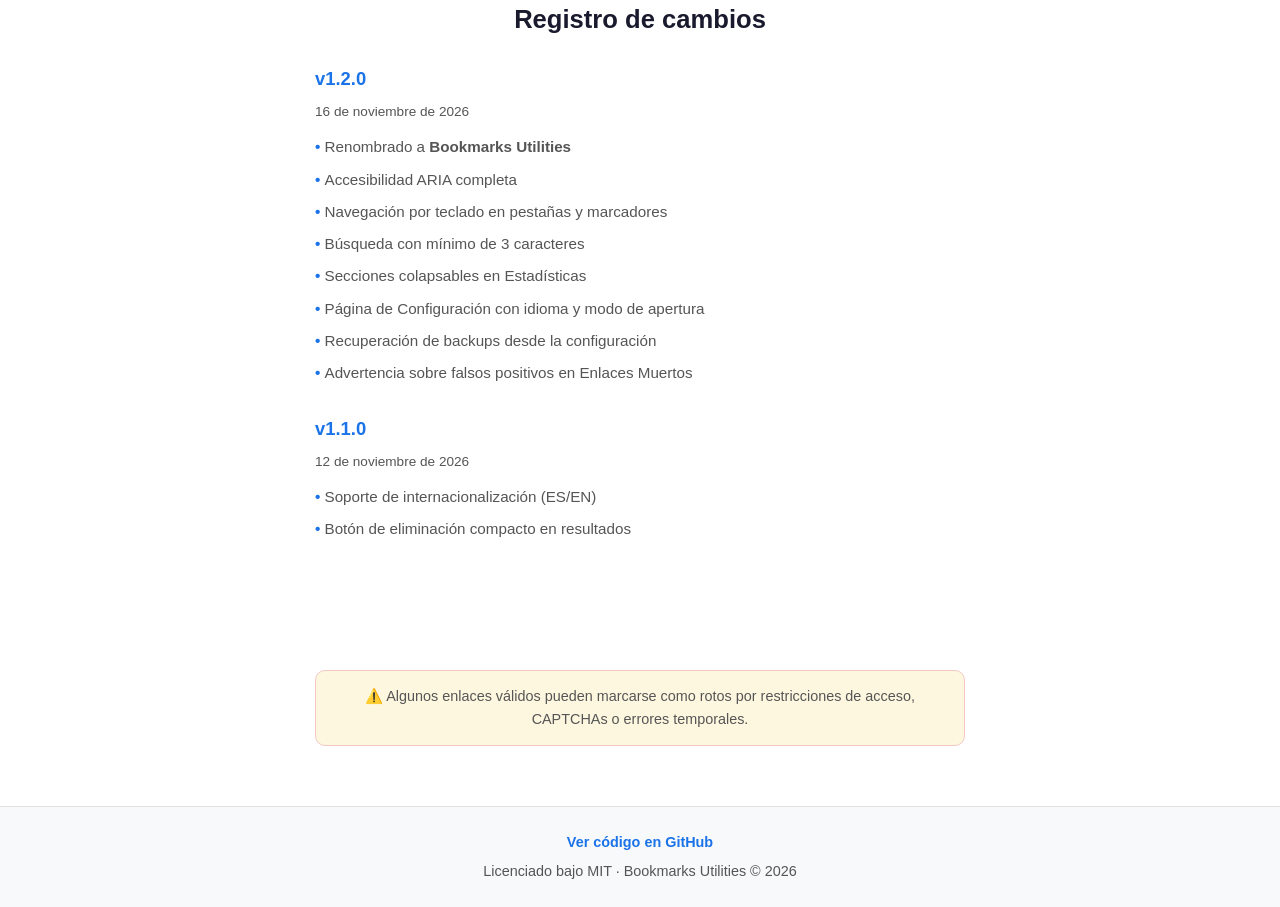
==== commit 83aedf48: "Fix accessibility contrast issues on GitHub Pages landing page - Button text in dark mode now uses d" ====
--- a/docs/index.html
+++ b/docs/index.html
@@ -23,6 +23,7 @@
       --color-card-shadow: rgba(0, 0, 0, 0.08);
       --color-accent: #fef7e0;
       --color-accent-border: #f4c7c3;
+      --color-btn-text: #ffffff;
       --max-width: 900px;
       --radius: 10px;
       --font: -apple-system, BlinkMacSystemFont, 'Segoe UI', Roboto, Oxygen, Ubuntu, Cantarell, sans-serif;
@@ -35,12 +36,13 @@
         --color-text: #e0e0e0;
         --color-text-muted: #a0a0a0;
         --color-primary: #4a9eff;
-        --color-primary-hover: #1a73e8;
+        --color-primary-hover: #6ab4ff;
         --color-border: #2a2a4a;
         --color-card-bg: #16213e;
         --color-card-shadow: rgba(0, 0, 0, 0.3);
         --color-accent: #2a2a1a;
         --color-accent-border: #3a2a2a;
+        --color-btn-text: #1a1a2e;
       }
     }
 
@@ -51,12 +53,13 @@
       --color-text: #e0e0e0;
       --color-text-muted: #a0a0a0;
       --color-primary: #4a9eff;
-      --color-primary-hover: #1a73e8;
+      --color-primary-hover: #6ab4ff;
       --color-border: #2a2a4a;
       --color-card-bg: #16213e;
       --color-card-shadow: rgba(0, 0, 0, 0.3);
       --color-accent: #2a2a1a;
       --color-accent-border: #3a2a2a;
+      --color-btn-text: #1a1a2e;
     }
 
     /* Force light mode when data-theme="light" */
@@ -72,6 +75,7 @@
       --color-card-shadow: rgba(0, 0, 0, 0.08);
       --color-accent: #fef7e0;
       --color-accent-border: #f4c7c3;
+      --color-btn-text: #ffffff;
     }
 
     /* ===== Reset & Base ===== */
@@ -177,7 +181,7 @@
     .btn-install {
       display: inline-block;
       background: var(--color-primary);
-      color: #ffffff !important;
+      color: var(--color-btn-text) !important;
       padding: 12px 28px;
       border-radius: 8px;
       font-size: 1.05rem;
@@ -352,6 +356,7 @@
 
     footer a {
       color: var(--color-primary);
+      font-weight: 600;
     }
 
     footer p + p {
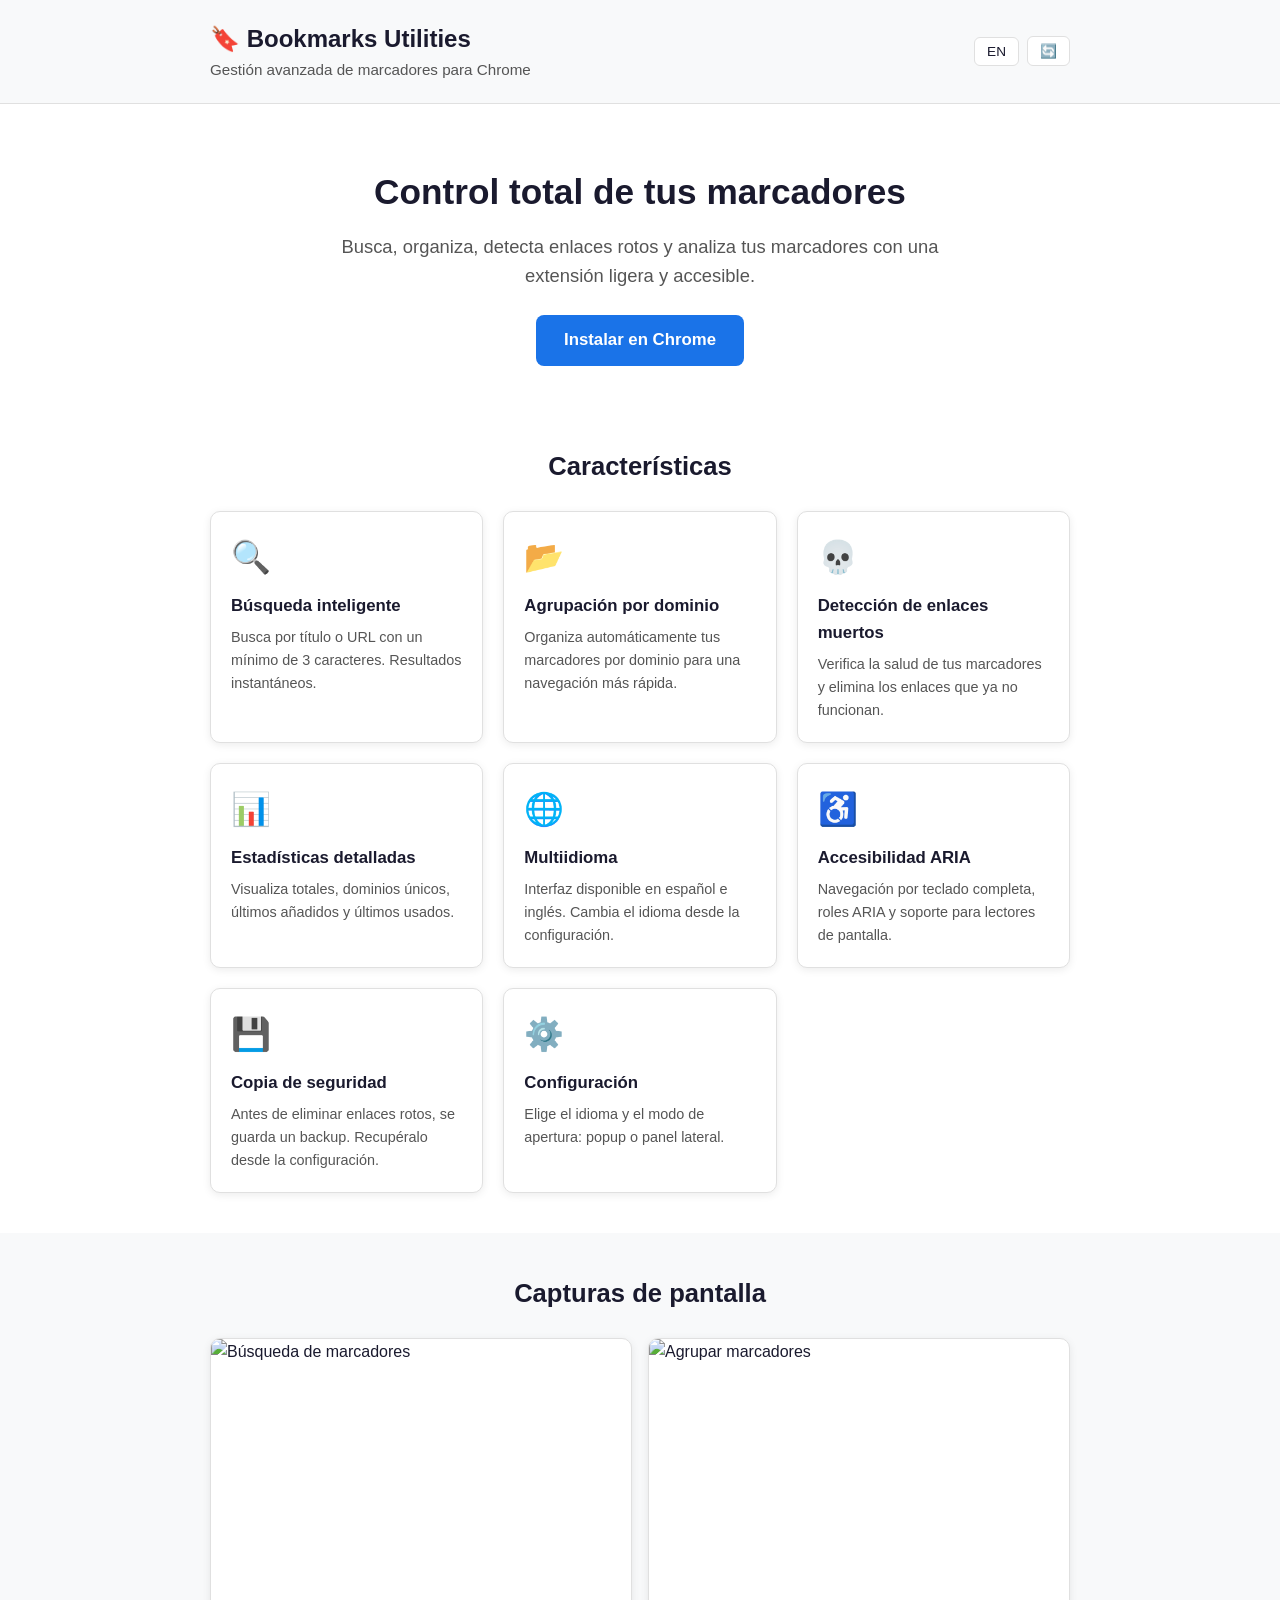
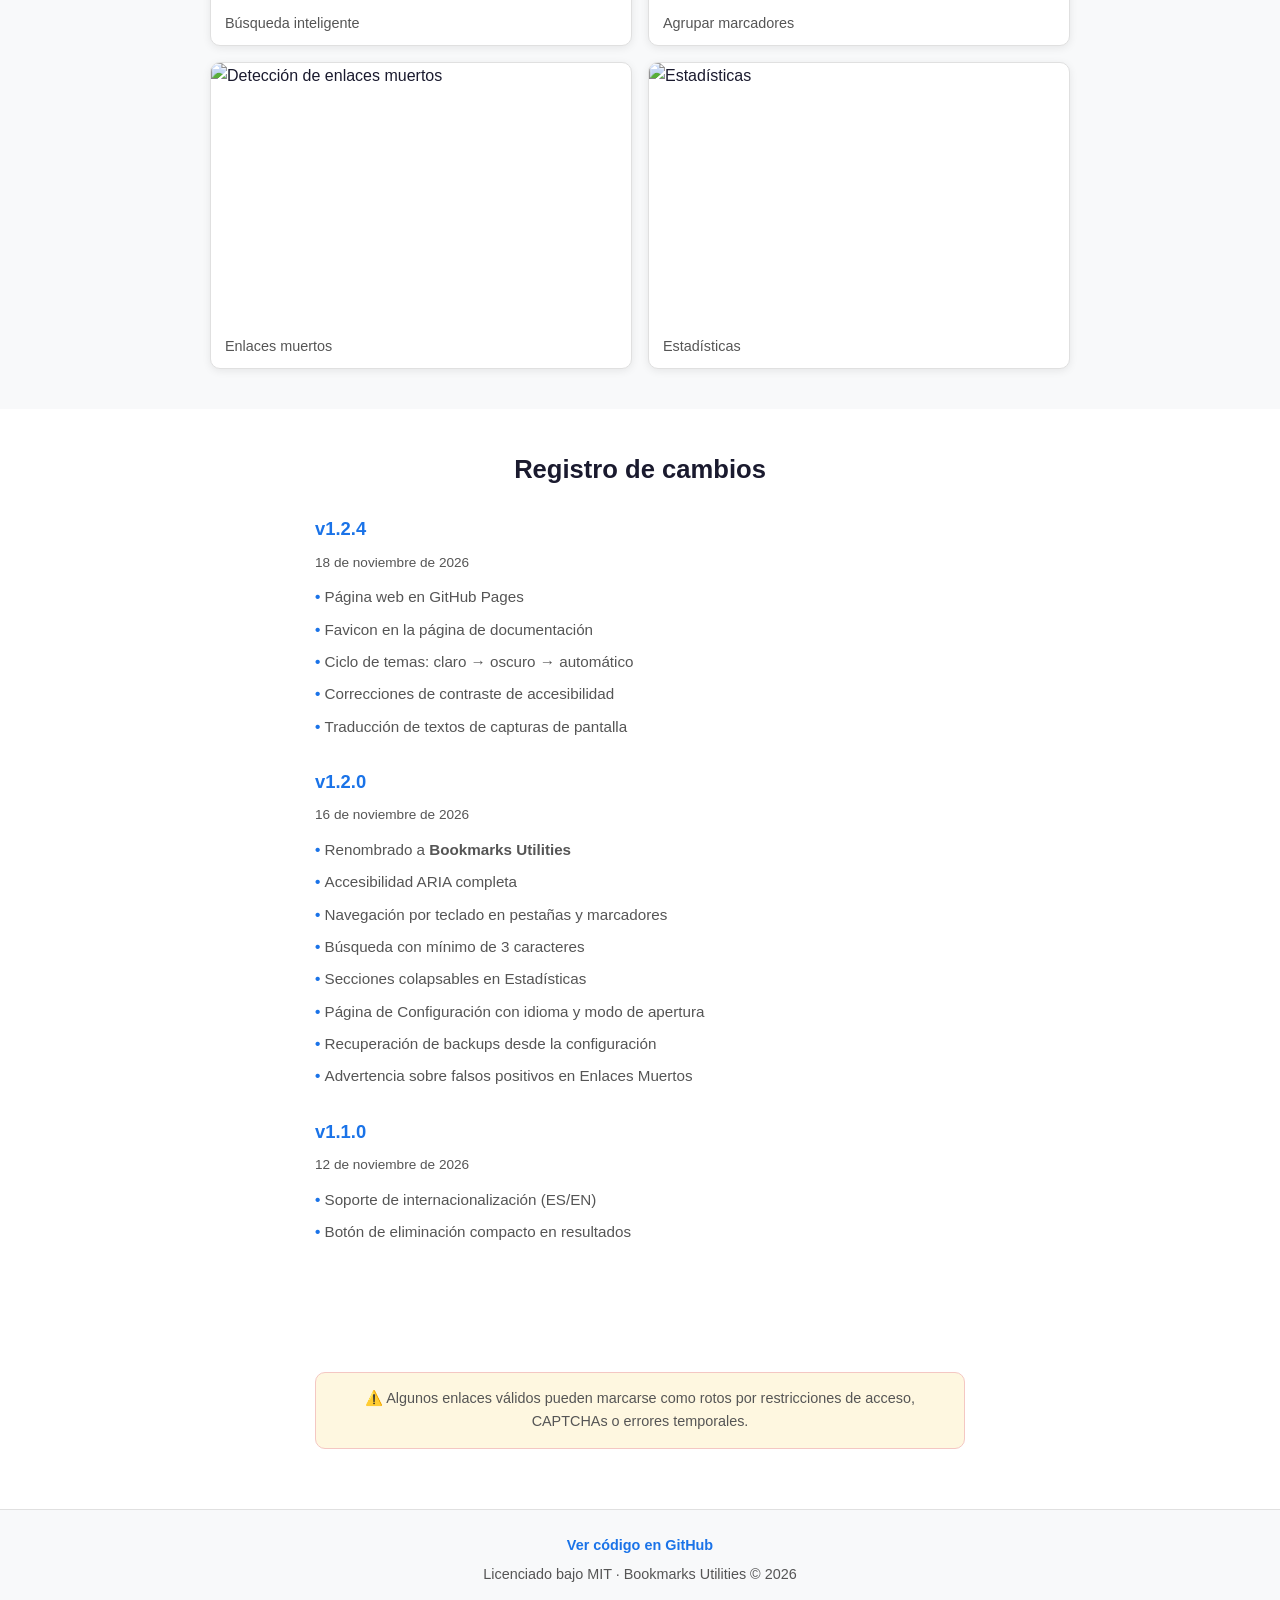
==== commit fa8c5818: "Add screenshot translations and v1.2.4 changelog to docs page Co-authored-by: Junie <junie@jetbrains" ====
--- a/docs/index.html
+++ b/docs/index.html
@@ -9,6 +9,8 @@
   <meta property="og:title" content="Bookmarks Utilities">
   <meta property="og:description" content="Gestión avanzada de marcadores para Chrome con búsqueda inteligente, agrupación por dominio y detección de enlaces muertos.">
   <meta property="og:type" content="website">
+  <meta property="og:image" content="icons/icon128.png">
+  <meta property="og:url" content="https://chrome.google.com/webstore/detail/bookmarks-utilities">
   <style>
     /* ===== Custom Properties ===== */
     :root {
@@ -472,23 +474,24 @@
   <section id="screenshots" class="screenshots">
     <div class="container">
       <h2 data-i18n="screenshots.title">Capturas de pantalla</h2>
-      <div class="screenshots-placeholder">
-        <p>📸</p>
-        <p data-i18n="screenshots.placeholder">Capturas de pantalla próximamente.</p>
-        <p style="font-size: 0.85rem;" data-i18n="screenshots.hint">Añade imágenes en la carpeta <code>docs/screenshots/</code> y actualiza esta sección.</p>
-      </div>
-      <!-- Add screenshots here:
       <div class="screenshots-grid">
         <div class="screenshot-item">
-          <img src="screenshots/search.png" alt="Búsqueda de marcadores">
-          <div class="screenshot-caption">Búsqueda inteligente</div>
+          <img src="screenshots/search.jpg" data-i18n-alt="screenshots.search.alt" alt="Búsqueda de marcadores" width="640" height="400" loading="lazy" decoding="async">
+          <div class="screenshot-caption" data-i18n="screenshots.search.caption">Búsqueda inteligente</div>
+        </div>
+		 <div class="screenshot-item">
+          <img src="screenshots/groups.jpg" data-i18n-alt="screenshots.groups.alt" alt="Agrupar marcadores" width="640" height="400" loading="lazy" decoding="async">
+          <div class="screenshot-caption" data-i18n="screenshots.groups.caption">Agrupar marcadores</div>
         </div>
         <div class="screenshot-item">
-          <img src="screenshots/deadlinks.png" alt="Detección de enlaces muertos">
-          <div class="screenshot-caption">Enlaces muertos</div>
+          <img src="screenshots/deadlinks.jpg" data-i18n-alt="screenshots.deadlinks.alt" alt="Detección de enlaces muertos" width="640" height="400" loading="lazy" decoding="async">
+          <div class="screenshot-caption" data-i18n="screenshots.deadlinks.caption">Enlaces muertos</div>
+        </div>
+		<div class="screenshot-item">
+          <img src="screenshots/stats.jpg" data-i18n-alt="screenshots.stats.alt" alt="Estadísticas" width="640" height="400" loading="lazy" decoding="async">
+          <div class="screenshot-caption" data-i18n="screenshots.stats.caption">Estadísticas</div>
         </div>
       </div>
-      -->
     </div>
   </section>
 
@@ -497,6 +500,18 @@
     <div class="container">
       <h2 data-i18n="changelog.title">Registro de cambios</h2>
       <div class="changelog-list">
+
+        <div class="changelog-version">
+          <h3>v1.2.4</h3>
+          <div class="date">18 de noviembre de 2026</div>
+          <ul>
+            <li data-i18n="changelog.v124.pages">Página web en GitHub Pages</li>
+            <li data-i18n="changelog.v124.favicon">Favicon en la página de documentación</li>
+            <li data-i18n="changelog.v124.theme">Ciclo de temas: claro → oscuro → automático</li>
+            <li data-i18n="changelog.v124.contrast">Correcciones de contraste de accesibilidad</li>
+            <li data-i18n="changelog.v124.screenshots">Traducción de textos de capturas de pantalla</li>
+          </ul>
+        </div>
 
         <div class="changelog-version">
           <h3>v1.2.0</h3>
@@ -544,195 +559,7 @@
     </div>
   </footer>
 
-  <script>
-    (function() {
-      // ===== Translations =====
-      const translations = {
-        es: {
-          'header.tagline': 'Gestión avanzada de marcadores para Chrome',
-          'hero.title': 'Control total de tus marcadores',
-          'hero.description': 'Busca, organiza, detecta enlaces rotos y analiza tus marcadores con una extensión ligera y accesible.',
-          'hero.install': 'Instalar en Chrome',
-          'features.title': 'Características',
-          'features.search.title': 'Búsqueda inteligente',
-          'features.search.description': 'Busca por título o URL con un mínimo de 3 caracteres. Resultados instantáneos.',
-          'features.grouping.title': 'Agrupación por dominio',
-          'features.grouping.description': 'Organiza automáticamente tus marcadores por dominio para una navegación más rápida.',
-          'features.deadlinks.title': 'Detección de enlaces muertos',
-          'features.deadlinks.description': 'Verifica la salud de tus marcadores y elimina los enlaces que ya no funcionan.',
-          'features.stats.title': 'Estadísticas detalladas',
-          'features.stats.description': 'Visualiza totales, dominios únicos, últimos añadidos y últimos usados.',
-          'features.lang.title': 'Multiidioma',
-          'features.lang.description': 'Interfaz disponible en español e inglés. Cambia el idioma desde la configuración.',
-          'features.a11y.title': 'Accesibilidad ARIA',
-          'features.a11y.description': 'Navegación por teclado completa, roles ARIA y soporte para lectores de pantalla.',
-          'features.backup.title': 'Copia de seguridad',
-          'features.backup.description': 'Antes de eliminar enlaces rotos, se guarda un backup. Recupéralo desde la configuración.',
-          'features.settings.title': 'Configuración',
-          'features.settings.description': 'Elige el idioma y el modo de apertura: popup o panel lateral.',
-          'screenshots.title': 'Capturas de pantalla',
-          'screenshots.placeholder': 'Capturas de pantalla próximamente.',
-          'screenshots.hint': 'Añade imágenes en la carpeta docs/screenshots/ y actualiza esta sección.',
-          'changelog.title': 'Registro de cambios',
-          'changelog.v120.rename': 'Renombrado a <strong>Bookmarks Utilities</strong>',
-          'changelog.v120.a11y': 'Accesibilidad ARIA completa',
-          'changelog.v120.keyboard': 'Navegación por teclado en pestañas y marcadores',
-          'changelog.v120.search': 'Búsqueda con mínimo de 3 caracteres',
-          'changelog.v120.collapsible': 'Secciones colapsables en Estadísticas',
-          'changelog.v120.settings': 'Página de Configuración con idioma y modo de apertura',
-          'changelog.v120.backup': 'Recuperación de backups desde la configuración',
-          'changelog.v120.warning': 'Advertencia sobre falsos positivos en Enlaces Muertos',
-          'changelog.v110.i18n': 'Soporte de internacionalización (ES/EN)',
-          'changelog.v110.delete': 'Botón de eliminación compacto en resultados',
-          'warning.text': 'Algunos enlaces válidos pueden marcarse como rotos por restricciones de acceso, CAPTCHAs o errores temporales.',
-          'footer.github': 'Ver código en GitHub',
-          'footer.license': 'Licenciado bajo MIT · Bookmarks Utilities © 2026'
-        },
-        en: {
-          'header.tagline': 'Advanced bookmark management for Chrome',
-          'hero.title': 'Total control of your bookmarks',
-          'hero.description': 'Search, organize, detect broken links and analyze your bookmarks with a lightweight and accessible extension.',
-          'hero.install': 'Install on Chrome',
-          'features.title': 'Features',
-          'features.search.title': 'Smart Search',
-          'features.search.description': 'Search by title or URL with a minimum of 3 characters. Instant results.',
-          'features.grouping.title': 'Domain Grouping',
-          'features.grouping.description': 'Automatically organize your bookmarks by domain for faster navigation.',
-          'features.deadlinks.title': 'Dead Link Detection',
-          'features.deadlinks.description': 'Check the health of your bookmarks and remove links that no longer work.',
-          'features.stats.title': 'Detailed Statistics',
-          'features.stats.description': 'View totals, unique domains, recently added and recently used bookmarks.',
-          'features.lang.title': 'Multi-language',
-          'features.lang.description': 'Interface available in Spanish and English. Change language from settings.',
-          'features.a11y.title': 'ARIA Accessibility',
-          'features.a11y.description': 'Full keyboard navigation, ARIA roles and screen reader support.',
-          'features.backup.title': 'Backup & Recovery',
-          'features.backup.description': 'Before deleting broken links, a backup is saved. Restore it from settings.',
-          'features.settings.title': 'Settings',
-          'features.settings.description': 'Choose language and open mode: popup or side panel.',
-          'screenshots.title': 'Screenshots',
-          'screenshots.placeholder': 'Screenshots coming soon.',
-          'screenshots.hint': 'Add images in the docs/screenshots/ folder and update this section.',
-          'changelog.title': 'Changelog',
-          'changelog.v120.rename': 'Renamed to <strong>Bookmarks Utilities</strong>',
-          'changelog.v120.a11y': 'Full ARIA accessibility',
-          'changelog.v120.keyboard': 'Keyboard navigation in tabs and bookmarks',
-          'changelog.v120.search': 'Search with minimum 3 characters',
-          'changelog.v120.collapsible': 'Collapsible sections in Statistics',
-          'changelog.v120.settings': 'Settings page with language and open mode',
-          'changelog.v120.backup': 'Backup recovery from settings',
-          'changelog.v120.warning': 'Warning about false positives in Dead Links',
-          'changelog.v110.i18n': 'Internationalization support (ES/EN)',
-          'changelog.v110.delete': 'Compact delete button in results',
-          'warning.text': 'Some valid links may be marked as broken due to access restrictions, CAPTCHAs or temporary errors.',
-          'footer.github': 'View code on GitHub',
-          'footer.license': 'Licensed under MIT · Bookmarks Utilities © 2026'
-        }
-      };
-
-      let currentLang = localStorage.getItem('bookmarks-utils-lang') || 'es';
-
-      function applyTranslations() {
-        const t = translations[currentLang];
-        document.querySelectorAll('[data-i18n]').forEach(el => {
-          const key = el.getAttribute('data-i18n');
-          if (t[key]) {
-            el.innerHTML = t[key];
-          }
-        });
-        document.documentElement.lang = currentLang;
-        const langToggle = document.getElementById('lang-toggle');
-        if (langToggle) langToggle.textContent = currentLang === 'es' ? 'EN' : 'ES';
-      }
-
-      // Theme toggle - cycle: light → dark → auto → light
-      const validThemes = ['auto', 'dark', 'light'];
-      let storedTheme = localStorage.getItem('bookmarks-utils-theme');
-      if (!storedTheme || !validThemes.includes(storedTheme)) {
-        storedTheme = 'auto';
-        localStorage.removeItem('bookmarks-utils-theme');
-      }
-      let currentTheme = storedTheme;
-
-      function applyTheme() {
-        const themeToggle = document.getElementById('theme-toggle');
-        if (currentTheme === 'auto') {
-          document.documentElement.removeAttribute('data-theme');
-          if (themeToggle) themeToggle.textContent = '🔄';
-        } else if (currentTheme === 'dark') {
-          document.documentElement.setAttribute('data-theme', 'dark');
-          if (themeToggle) themeToggle.textContent = '☀️';
-        } else {
-          document.documentElement.setAttribute('data-theme', 'light');
-          if (themeToggle) themeToggle.textContent = '🌙';
-        }
-      }
-
-      // Wait for DOM to be ready
-      if (document.readyState === 'loading') {
-        document.addEventListener('DOMContentLoaded', function() {
-          // Language toggle
-          const langToggle = document.getElementById('lang-toggle');
-          if (langToggle) {
-            langToggle.addEventListener('click', () => {
-              currentLang = currentLang === 'es' ? 'en' : 'es';
-              localStorage.setItem('bookmarks-utils-lang', currentLang);
-              applyTranslations();
-            });
-          }
-
-          // Theme toggle - cycle: light → dark → auto → light
-          const themeToggle = document.getElementById('theme-toggle');
-          if (themeToggle) {
-            themeToggle.addEventListener('click', () => {
-              if (currentTheme === 'light') {
-                currentTheme = 'dark';
-              } else if (currentTheme === 'dark') {
-                currentTheme = 'auto';
-              } else {
-                currentTheme = 'light';
-              }
-              localStorage.setItem('bookmarks-utils-theme', currentTheme);
-              applyTheme();
-            });
-          }
-
-          // Initialize
-          applyTheme();
-          applyTranslations();
-        });
-      } else {
-        // DOM already ready
-        const langToggle = document.getElementById('lang-toggle');
-        if (langToggle) {
-          langToggle.addEventListener('click', () => {
-            currentLang = currentLang === 'es' ? 'en' : 'es';
-            localStorage.setItem('bookmarks-utils-lang', currentLang);
-            applyTranslations();
-          });
-        }
-
-        // Theme toggle - cycle: light → dark → auto → light
-        const themeToggle = document.getElementById('theme-toggle');
-        if (themeToggle) {
-          themeToggle.addEventListener('click', () => {
-            if (currentTheme === 'light') {
-              currentTheme = 'dark';
-            } else if (currentTheme === 'dark') {
-              currentTheme = 'auto';
-            } else {
-              currentTheme = 'light';
-            }
-            localStorage.setItem('bookmarks-utils-theme', currentTheme);
-            applyTheme();
-          });
-        }
-
-        applyTheme();
-        applyTranslations();
-      }
-    })();
-  </script>
+  <script src="index.js"></script>
 
 </body>
 </html>
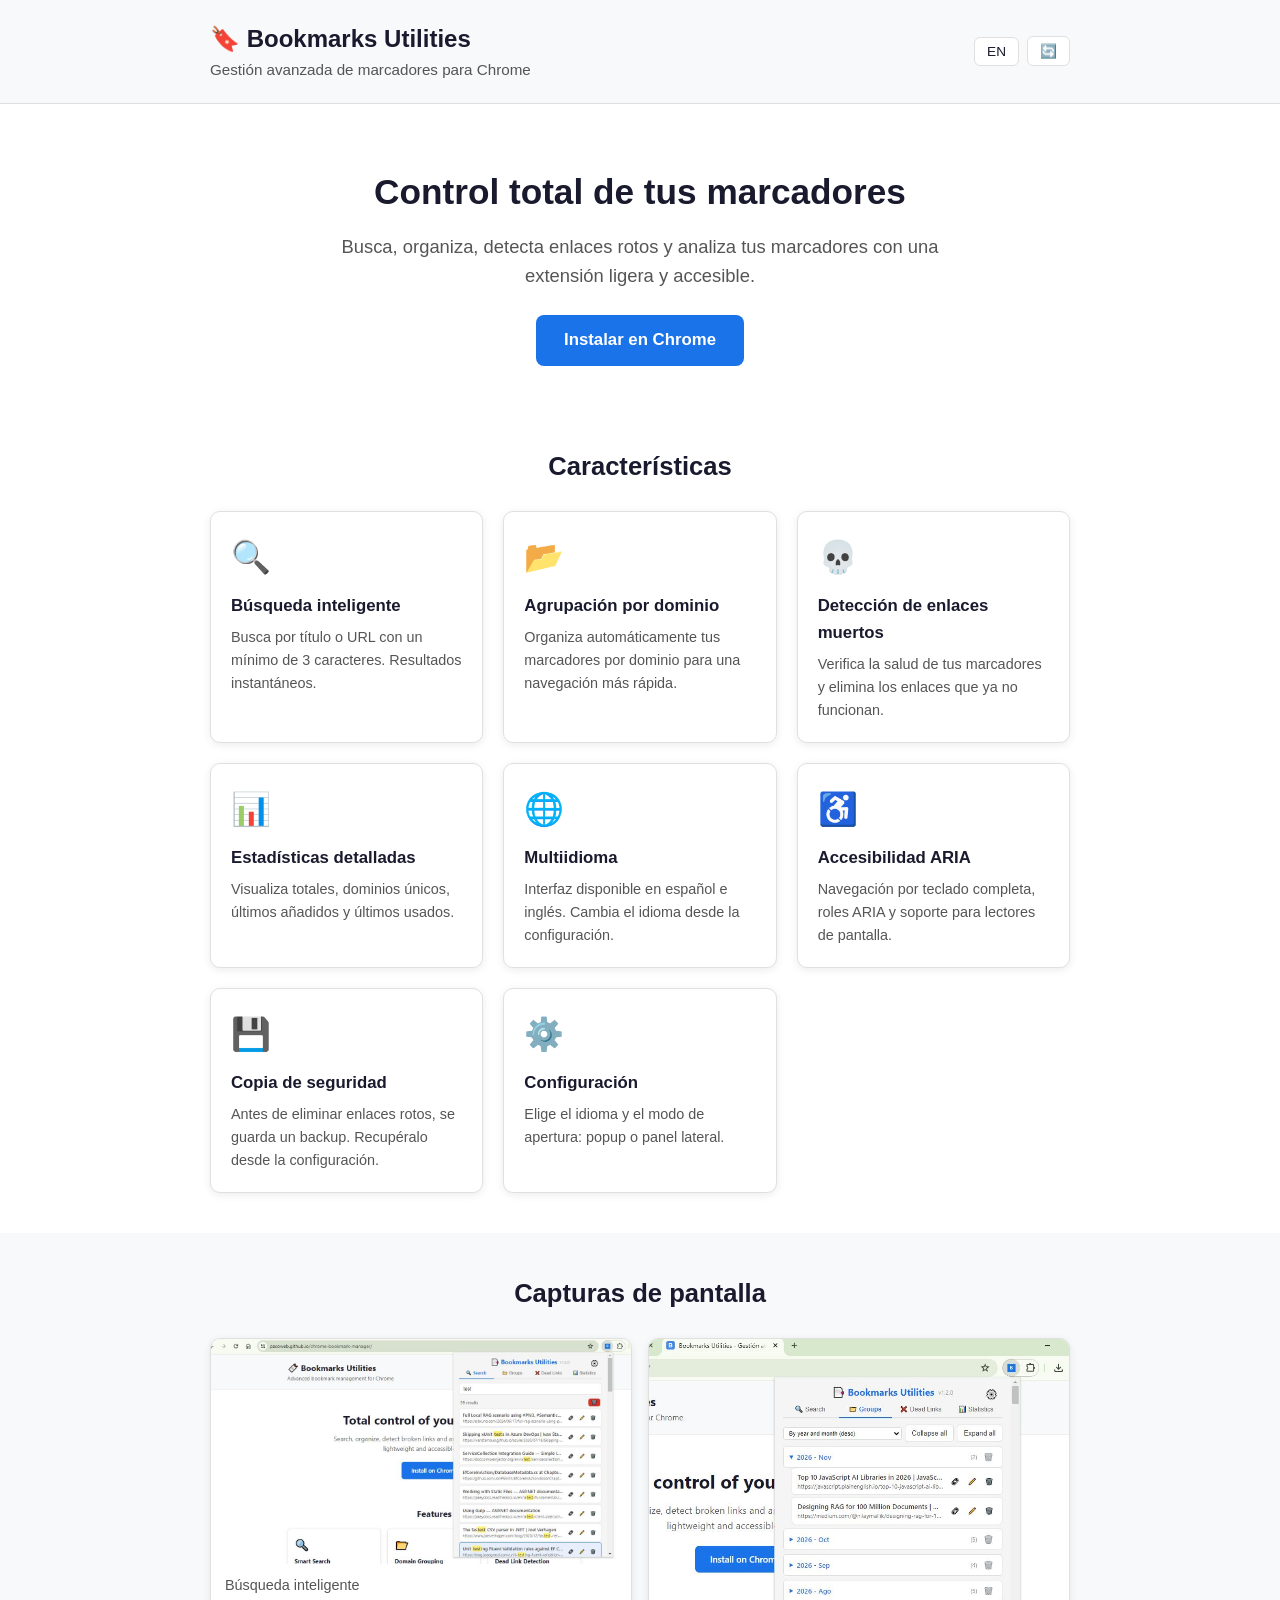
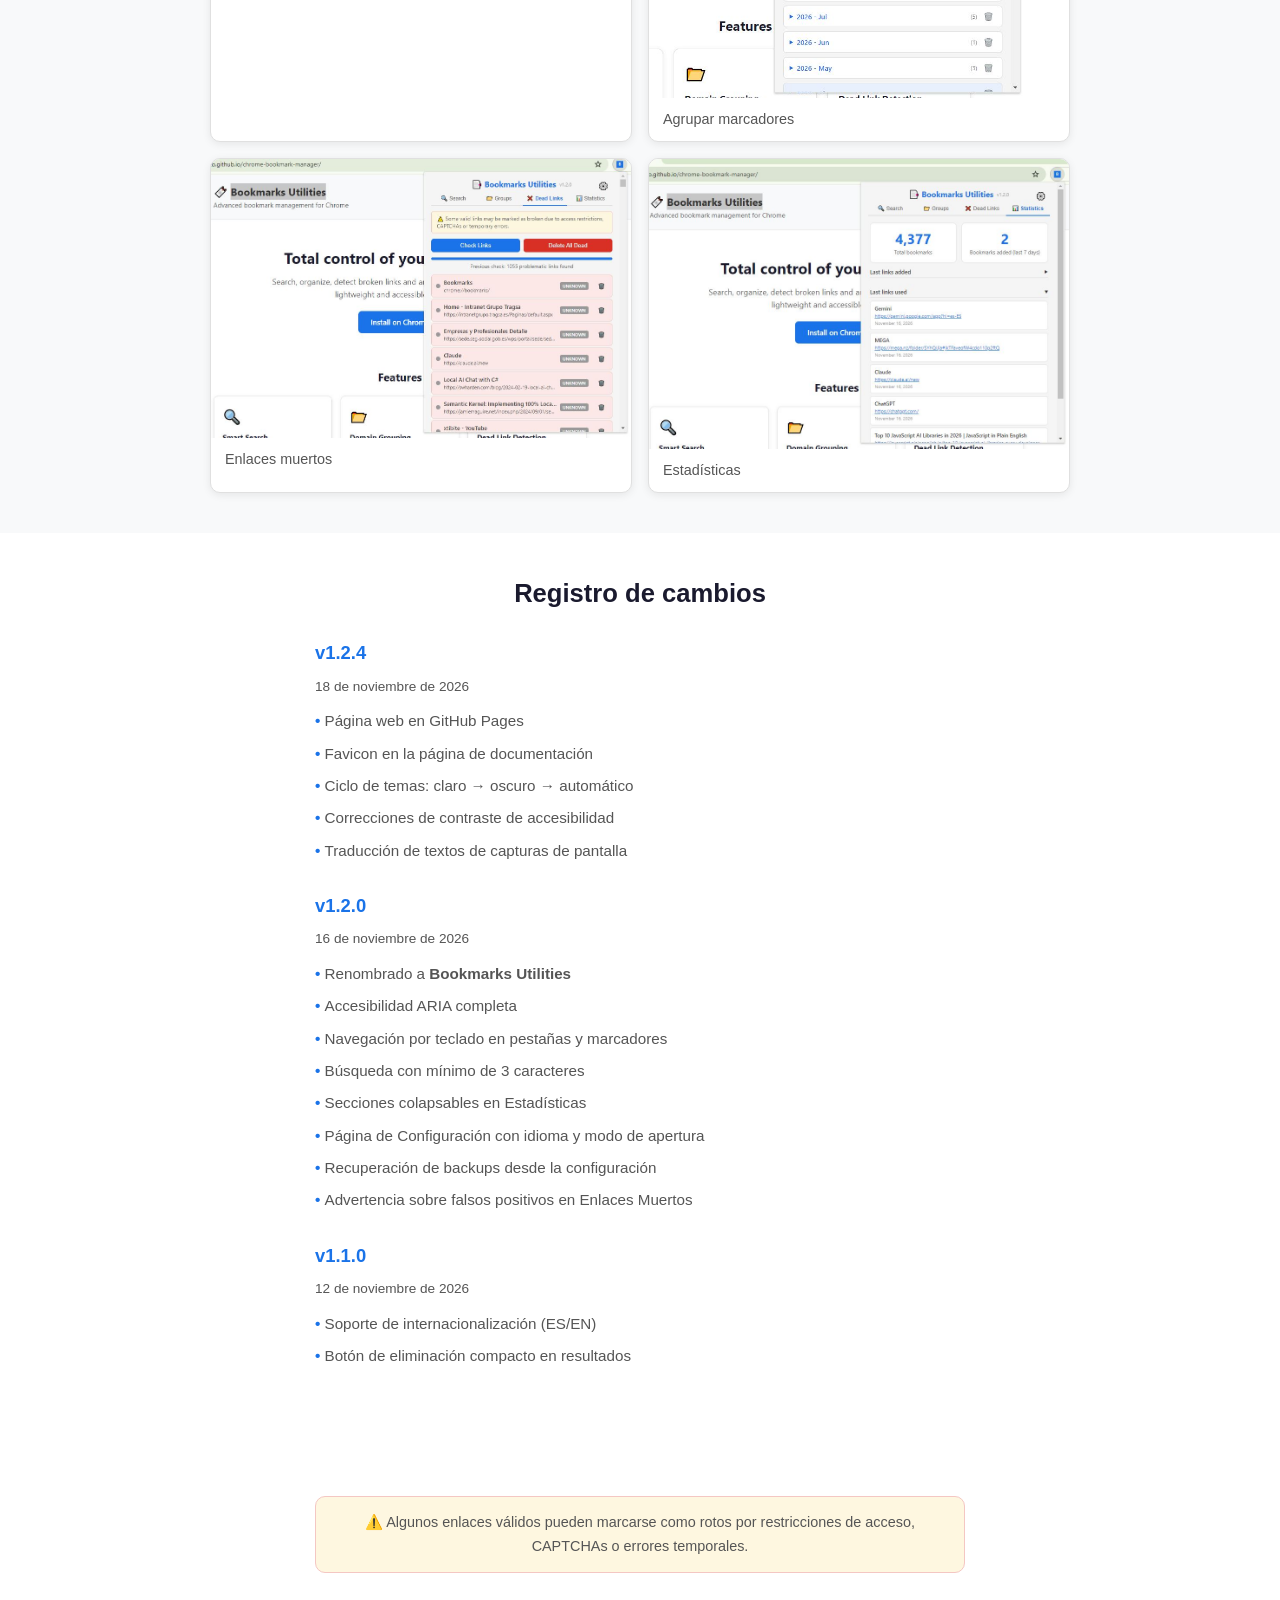
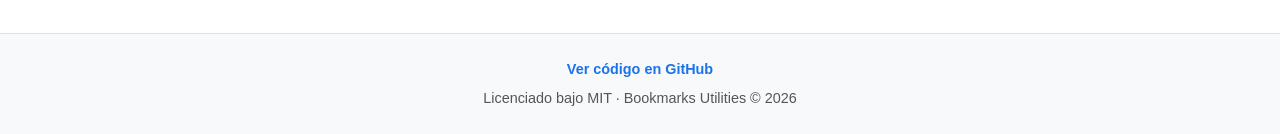
==== commit 99c4e81b: "Update extension core files and docs Co-authored-by: Junie <junie@jetbrains.com>" ====
--- a/docs/index.html
+++ b/docs/index.html
@@ -480,15 +480,15 @@
           <div class="screenshot-caption" data-i18n="screenshots.search.caption">Búsqueda inteligente</div>
         </div>
 		 <div class="screenshot-item">
-          <img src="screenshots/groups.jpg" data-i18n-alt="screenshots.groups.alt" alt="Agrupar marcadores" width="640" height="400" loading="lazy" decoding="async">
+          <img src="screenshots/groups.JPG" data-i18n-alt="screenshots.groups.alt" alt="Agrupar marcadores" width="640" height="400" loading="lazy" decoding="async">
           <div class="screenshot-caption" data-i18n="screenshots.groups.caption">Agrupar marcadores</div>
         </div>
         <div class="screenshot-item">
-          <img src="screenshots/deadlinks.jpg" data-i18n-alt="screenshots.deadlinks.alt" alt="Detección de enlaces muertos" width="640" height="400" loading="lazy" decoding="async">
+          <img src="screenshots/deadlinks.JPG" data-i18n-alt="screenshots.deadlinks.alt" alt="Detección de enlaces muertos" width="640" height="400" loading="lazy" decoding="async">
           <div class="screenshot-caption" data-i18n="screenshots.deadlinks.caption">Enlaces muertos</div>
         </div>
 		<div class="screenshot-item">
-          <img src="screenshots/stats.jpg" data-i18n-alt="screenshots.stats.alt" alt="Estadísticas" width="640" height="400" loading="lazy" decoding="async">
+          <img src="screenshots/stats.JPG" data-i18n-alt="screenshots.stats.alt" alt="Estadísticas" width="640" height="400" loading="lazy" decoding="async">
           <div class="screenshot-caption" data-i18n="screenshots.stats.caption">Estadísticas</div>
         </div>
       </div>
